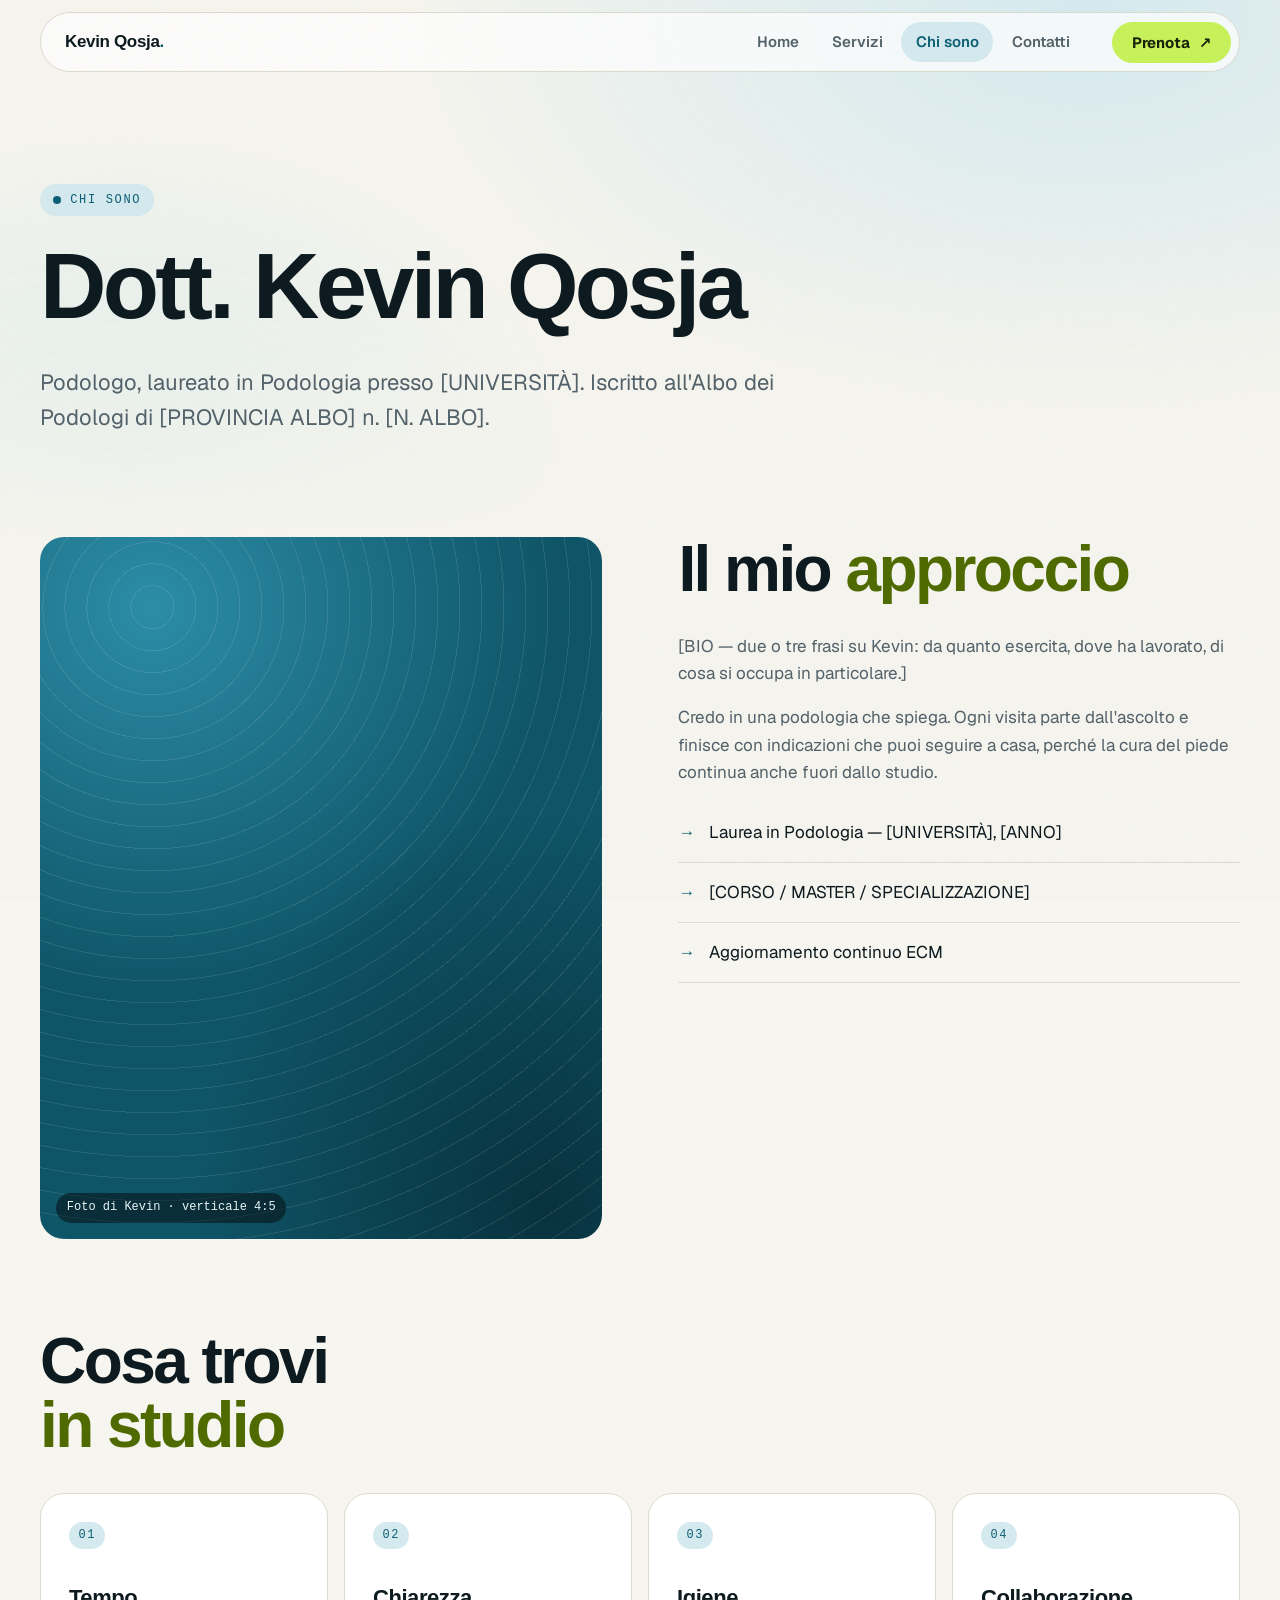
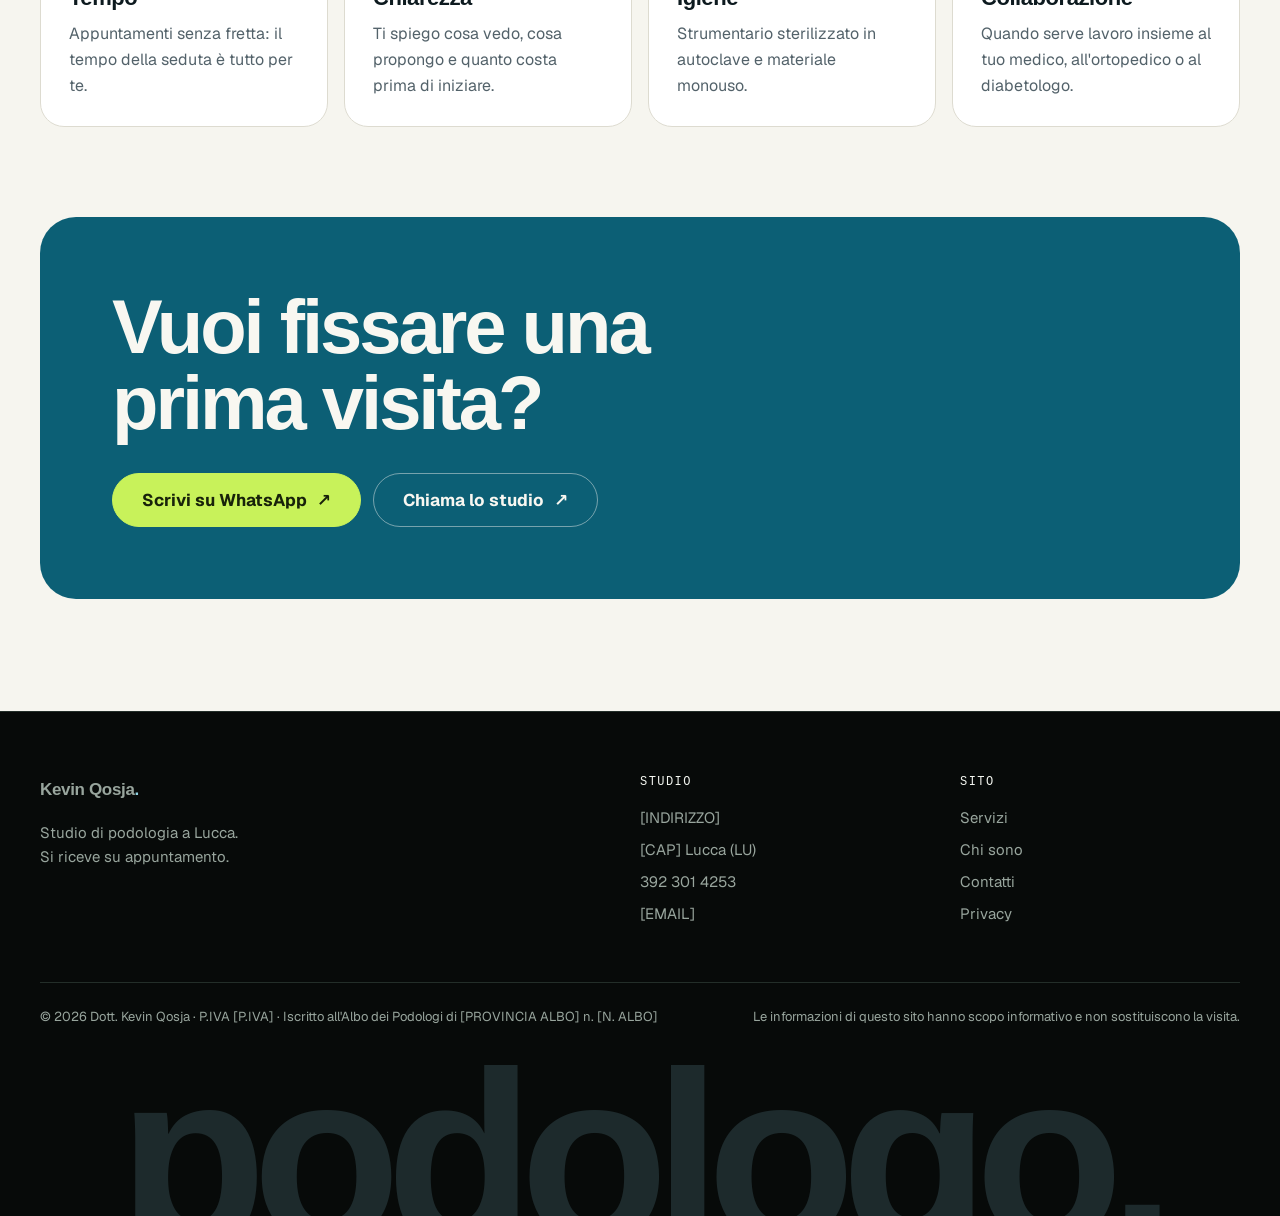
==== chi-sono.html @ 8a1498cc "Sito dello studio di podologia di Kevin Qosja (bozza) Sito statico multi-pagina: home, servizi, chi " ====
<!doctype html>
<html lang="it">
<head>
  <meta charset="utf-8">
  <meta name="viewport" content="width=device-width, initial-scale=1">
  <title>Chi sono — Kevin Qosja, Podologo a Lucca</title>
  <meta name="description" content="Dott. Kevin Qosja, podologo a Lucca: formazione, approccio e metodo di lavoro.">
  <meta name="robots" content="noindex, nofollow">
  <meta name="theme-color" content="#0c5f75">
  <link rel="preload" href="fonts/bricolage-grotesque.woff2" as="font" type="font/woff2" crossorigin>
  <link rel="preload" href="fonts/geist.woff2" as="font" type="font/woff2" crossorigin>
  <meta property="og:type" content="website">
  <meta property="og:locale" content="it_IT">
  <meta property="og:title" content="Chi sono — Kevin Qosja, Podologo a Lucca">
  <meta property="og:description" content="Dott. Kevin Qosja, podologo a Lucca: formazione, approccio e metodo di lavoro.">
  <link rel="icon" href="favicon.svg" type="image/svg+xml">
  <link rel="stylesheet" href="css/style.css">
  <script>document.documentElement.classList.add('js')</script>
</head>
<body>
  <a class="skip" href="#contenuto">Vai al contenuto</a>
  <div class="progress" aria-hidden="true"></div>

  <header class="header">
    <div class="wrap">
      <div class="header__in">
        <a class="logo" href="index.html">Kevin Qosja<span>.</span></a>
        <button class="burger" aria-label="Apri il menu" aria-expanded="false" aria-controls="nav"><span></span></button>
        <nav class="nav" id="nav" aria-label="Principale">
          <ul>
          <li><a href="index.html">Home</a></li>
          <li><a href="servizi.html">Servizi</a></li>
          <li><a href="chi-sono.html" aria-current="page">Chi sono</a></li>
          <li><a href="contatti.html">Contatti</a></li>
          </ul>
          <a class="btn btn--sm" href="https://wa.me/393923014253?text=Buongiorno%2C%20vorrei%20prenotare%20una%20visita%20podologica.">Prenota</a>
        </nav>
      </div>
    </div>
  </header>

  <main id="contenuto">
    <section class="hero hero--page">
      <div class="wrap">
        <p class="eyebrow">Chi sono</p>
        <h1><span class="line"><span>Dott. Kevin Qosja</span></span></h1>
        <p class="lead" data-reveal>Podologo, laureato in Podologia presso [UNIVERSITÀ]. Iscritto all'Albo dei Podologi di [PROVINCIA ALBO] n. [N. ALBO].</p>
      </div>
    </section>

    <section class="wrap split">
      <div class="portrait sticky" data-reveal><span>Foto di Kevin · verticale 4:5</span></div>
      <div data-reveal style="--i:1">
        <h2>Il mio <em>approccio</em></h2>
        <p class="muted">[BIO — due o tre frasi su Kevin: da quanto esercita, dove ha lavorato, di cosa si occupa in particolare.]</p>
        <p class="muted">Credo in una podologia che spiega. Ogni visita parte dall'ascolto e finisce con indicazioni che puoi seguire a casa, perché la cura del piede continua anche fuori dallo studio.</p>
        <ul class="list">
          <li>Laurea in Podologia — [UNIVERSITÀ], [ANNO]</li>
          <li>[CORSO / MASTER / SPECIALIZZAZIONE]</li>
          <li>Aggiornamento continuo ECM</li>
        </ul>
      </div>
    </section>

    <section class="section">
      <div class="wrap">
        <div class="head" data-reveal><h2>Cosa trovi <em>in studio</em></h2></div>
        <ul class="grid">
          <li class="card" id="tempo" data-reveal style="--i:0">
            <span class="card__n">01</span>
            <h3>Tempo</h3>
            <p>Appuntamenti senza fretta: il tempo della seduta è tutto per te.</p>
          </li>
          <li class="card" id="chiarezza" data-reveal style="--i:1">
            <span class="card__n">02</span>
            <h3>Chiarezza</h3>
            <p>Ti spiego cosa vedo, cosa propongo e quanto costa prima di iniziare.</p>
          </li>
          <li class="card" id="igiene" data-reveal style="--i:2">
            <span class="card__n">03</span>
            <h3>Igiene</h3>
            <p>Strumentario sterilizzato in autoclave e materiale monouso.</p>
          </li>
          <li class="card" id="collaborazione" data-reveal style="--i:0">
            <span class="card__n">04</span>
            <h3>Collaborazione</h3>
            <p>Quando serve lavoro insieme al tuo medico, all'ortopedico o al diabetologo.</p>
          </li>
        </ul>
      </div>
    </section>

    <section class="wrap">
      <div class="cta" data-reveal>
        <h2>Vuoi fissare una prima visita?</h2>
        <div class="btn-row">
          <a class="btn" href="https://wa.me/393923014253?text=Buongiorno%2C%20vorrei%20prenotare%20una%20visita%20podologica.">Scrivi su WhatsApp</a>
          <a class="btn btn--ghost" href="tel:+393923014253">Chiama lo studio</a>
        </div>
      </div>
    </section>
  </main>

  <footer class="footer dark">
    <div class="wrap">
      <div class="footer__grid">
        <div>
          <p class="logo">Kevin Qosja<span>.</span></p>
          <p>Studio di podologia a Lucca.<br>Si riceve su appuntamento.</p>
        </div>
        <div>
          <h3>Studio</h3>
          <ul>
            <li>[INDIRIZZO]</li>
            <li>[CAP] Lucca (LU)</li>
            <li><a href="tel:+393923014253">392 301 4253</a></li>
            <li><a href="mailto:[EMAIL]">[EMAIL]</a></li>
          </ul>
        </div>
        <div>
          <h3>Sito</h3>
          <ul>
            <li><a href="servizi.html">Servizi</a></li>
            <li><a href="chi-sono.html">Chi sono</a></li>
            <li><a href="contatti.html">Contatti</a></li>
            <li><a href="privacy.html">Privacy</a></li>
          </ul>
        </div>
      </div>
      <div class="footer__legal">
        <span>© <span data-year>2026</span> Dott. Kevin Qosja · P.IVA [P.IVA] · Iscritto all'Albo dei Podologi di [PROVINCIA ALBO] n. [N. ALBO]</span>
        <span>Le informazioni di questo sito hanno scopo informativo e non sostituiscono la visita.</span>
      </div>
    </div>
    <p class="footer__big" aria-hidden="true">podologo.</p>
  </footer>

  <div class="dock">
    <a class="btn" href="https://wa.me/393923014253?text=Buongiorno%2C%20vorrei%20prenotare%20una%20visita%20podologica.">WhatsApp</a>
    <a class="btn btn--ghost" href="tel:+393923014253">Chiama</a>
  </div>

  <script src="js/main.js" defer></script>
</body>
</html>
---- css/style.css ----
@view-transition { navigation: auto; }

@font-face {
  font-family: "Bricolage Grotesque"; src: url("../fonts/bricolage-grotesque.woff2") format("woff2");
  font-weight: 200 800; font-display: swap;
}
@font-face {
  font-family: "Geist"; src: url("../fonts/geist.woff2") format("woff2");
  font-weight: 100 900; font-display: swap;
}

:root {
  --bg: #f6f5ef;
  --surface: #ffffff;
  --surface-2: #eceae1;
  --line: #dddbd0;
  --text: #0d1a1f;
  --muted: #53626a;
  --accent: #0c5f75;
  --accent-soft: #d5eaef;
  --accent-fg: #0c5f75;
  --accent-2: #38bdd8;
  --accent-ink: #f8f7f1;
  --pop: #c8f25a;
  --pop-fg: #4f6b00;
  --pop-ink: #18220a;
  --on-ink: #f6f5ef;
  --radius: 24px;
  --wrap: 1200px;
  --ease: cubic-bezier(.2, .8, .2, 1);
  --font: "Geist", "Helvetica Neue", Helvetica, "Segoe UI", system-ui, sans-serif;
  --display: "Bricolage Grotesque", "Helvetica Neue", Helvetica, "Segoe UI", system-ui, sans-serif;
  --mono: ui-monospace, "SF Mono", Menlo, Consolas, monospace;
  color-scheme: light;
}

/* Dark bands: same components, inverted tokens */
.dark {
  --bg: #070a09;
  --surface: #101513;
  --surface-2: #161d1a;
  --line: #232e29;
  --text: #f2f5ef;
  --muted: #98a59d;
  --accent: #8fd3e3;
  --accent-soft: #132a31;
  --accent-fg: #8fd3e3;
  --accent-ink: #070a09;
  --pop-fg: #c8f25a;
  background: var(--bg); color: var(--text); color-scheme: dark;
}

*, *::before, *::after { box-sizing: border-box; }

html { scroll-behavior: smooth; -webkit-text-size-adjust: 100%; }

body {
  margin: 0;
  background: var(--bg);
  color: var(--text);
  font-family: var(--font);
  font-size: 1.0625rem;
  line-height: 1.6;
  -webkit-font-smoothing: antialiased;
  overflow-x: clip;
}

/* Film grain */
body::before {
  content: "";
  position: fixed; inset: 0; z-index: 90; pointer-events: none;
  background-image: url("data:image/svg+xml,%3Csvg xmlns='http://www.w3.org/2000/svg' width='200' height='200'%3E%3Cfilter id='n'%3E%3CfeTurbulence type='fractalNoise' baseFrequency='.9' numOctaves='2' stitchTiles='stitch'/%3E%3C/filter%3E%3Crect width='100%25' height='100%25' filter='url(%23n)'/%3E%3C/svg%3E");
  opacity: .05; mix-blend-mode: multiply;
}

img, svg, canvas { max-width: 100%; display: block; }
a { color: inherit; }
p { margin: 0 0 1em; }
ul, ol { margin: 0; padding: 0; list-style: none; }
::selection { background: var(--pop); color: var(--pop-ink); }

h1, h2, h3 {
  margin: 0 0 .5em;
  font-family: var(--display);
  font-weight: 800;
  line-height: 1;
  letter-spacing: -0.04em;
  text-wrap: balance;
}
h1 { font-size: clamp(3rem, 9vw, 7.5rem); }
h2 { font-size: clamp(2.125rem, 5.5vw, 4rem); }
h3 { font-size: 1.375rem; line-height: 1.15; letter-spacing: -0.02em; }

:focus-visible { outline: 3px solid var(--pop-fg); outline-offset: 3px; border-radius: 6px; }

.wrap { width: min(100% - 2.5rem, var(--wrap)); margin-inline: auto; }
.section { padding: clamp(3.5rem, 7vw, 6rem) 0; }
.band { background: var(--accent-soft); }
h2 em { font-style: normal; color: var(--pop-fg); }
.accent { padding: 0 .14em; margin-left: -.06em; border-radius: .14em; background: var(--pop); color: var(--pop-ink); }
.muted { color: var(--muted); }
.lead { font-size: clamp(1.125rem, 2vw, 1.375rem); color: var(--muted); max-width: 36em; }
.note { font-size: .875rem; color: var(--muted); }

.eyebrow {
  display: inline-flex; align-items: center; gap: .75em;
  margin-bottom: 1.5rem;
  font-family: var(--mono); font-size: .75rem; letter-spacing: .14em; text-transform: uppercase;
  color: var(--accent-fg);
  padding: .55em 1.1em; border-radius: 999px; background: var(--accent-soft);
}
.eyebrow::before {
  content: ""; width: .5rem; height: .5rem; border-radius: 50%; background: currentColor;
  box-shadow: 0 0 0 0 currentColor; animation: ping 2.4s ease-out infinite;
}
@keyframes ping { to { box-shadow: 0 0 0 .75rem transparent; } }

.skip {
  position: absolute; left: 1rem; top: -4rem; z-index: 100;
  padding: .75rem 1rem; border-radius: 999px; background: var(--accent); color: var(--accent-ink); font-weight: 700;
}
.skip:focus { top: 1rem; }

/* Scroll progress */
.progress {
  position: fixed; inset: 0 0 auto 0; z-index: 80; height: 3px;
  background: linear-gradient(90deg, var(--accent), var(--pop));
  transform-origin: 0 50%; scale: 0 1;
}
@supports (animation-timeline: scroll()) {
  .progress { animation: grow linear both; animation-timeline: scroll(root); }
}
@keyframes grow { to { scale: 1 1; } }

/* Buttons */
.btn {
  position: relative;
  display: inline-flex; align-items: center; justify-content: center; gap: .6em;
  padding: 1.05em 1.7em;
  border: 1px solid var(--pop); border-radius: 999px;
  background: var(--pop); color: var(--pop-ink);
  font: inherit; font-weight: 700; line-height: 1; text-decoration: none; white-space: nowrap;
  cursor: pointer;
  transition: transform .25s var(--ease), box-shadow .25s var(--ease), border-color .2s, color .2s;
}
.btn::after { content: "↗"; transition: transform .25s var(--ease); }
.btn:hover { transform: translateY(-2px); box-shadow: 0 12px 40px -12px color-mix(in srgb, var(--pop) 75%, transparent); }
.btn:hover::after { transform: translate(2px, -2px); }
.btn--ghost { background: color-mix(in srgb, var(--surface) 60%, transparent); color: var(--text); border-color: var(--line); }
.btn--ghost:hover { border-color: var(--accent-fg); color: var(--accent-fg); box-shadow: none; }
.btn--sm { padding: .8em 1.25em; font-size: .9375rem; }
.btn-row { display: flex; flex-wrap: wrap; gap: .75rem; margin-top: 2.25rem; }

/* Header: floating glass pill */
.header { position: sticky; top: .75rem; z-index: 50; margin-top: .75rem; view-transition-name: site-header; transition: transform .45s var(--ease); }
.header.is-hidden { transform: translateY(-160%); }
.header__in {
  position: relative;
  display: flex; align-items: center; justify-content: space-between; gap: 1.5rem;
  min-height: 3.75rem; padding: .5rem .5rem .5rem 1.5rem;
  border: 1px solid var(--line); border-radius: 999px;
  background: color-mix(in srgb, var(--surface) 72%, transparent);
  backdrop-filter: blur(18px) saturate(1.5); -webkit-backdrop-filter: blur(18px) saturate(1.5);
}
.logo { font-family: var(--display); font-weight: 800; font-size: 1.0625rem; letter-spacing: -0.02em; text-decoration: none; white-space: nowrap; }
.logo span { color: var(--accent-fg); }
.nav { display: flex; align-items: center; gap: 1.75rem; }
.nav ul { display: flex; gap: .25rem; }
.nav a:not(.btn) {
  display: block; padding: .5rem .9rem; border-radius: 999px;
  text-decoration: none; font-weight: 600; font-size: .9375rem; color: var(--muted);
  transition: color .2s, background .2s;
}
.nav a:not(.btn):hover { color: var(--text); }
.nav a[aria-current="page"] { color: var(--accent-fg); background: var(--accent-soft); }
.burger {
  display: none; width: 2.75rem; height: 2.75rem; padding: 0;
  border: 0; border-radius: 50%; background: var(--surface-2); color: var(--text); cursor: pointer;
}
.burger span, .burger span::before, .burger span::after {
  content: ""; display: block; width: 1.125rem; height: 2px; margin-inline: auto; background: currentColor;
  transition: transform .3s var(--ease), background .2s;
}
.burger span { position: relative; }
.burger span::before { position: absolute; top: -6px; }
.burger span::after { position: absolute; top: 6px; }
.burger[aria-expanded="true"] span { background: transparent; }
.burger[aria-expanded="true"] span::before { transform: translateY(6px) rotate(45deg); }
.burger[aria-expanded="true"] span::after { transform: translateY(-6px) rotate(-45deg); }

@media (max-width: 820px) {
  .burger { display: block; }
  .nav {
    display: none; position: absolute; inset: calc(100% + .5rem) 0 auto 0;
    flex-direction: column; align-items: stretch; gap: 1rem;
    padding: 1.25rem; border: 1px solid var(--line); border-radius: var(--radius); background: var(--surface);
  }
  .nav.is-open { display: flex; animation: drop .35s var(--ease); }
  .nav ul { flex-direction: column; }
  .nav a:not(.btn) { font-size: 1.375rem; font-weight: 700; color: var(--text); padding: .625rem .75rem; }
  .nav a[aria-current="page"] { color: var(--accent-fg); }
}
@keyframes drop { from { opacity: 0; transform: translateY(-.5rem); } }

/* Hero */
.hero { position: relative; padding: clamp(3.5rem, 9vw, 7rem) 0 clamp(3rem, 7vw, 5rem); }
.hero::before {
  content: ""; position: absolute; inset: -12rem 0 0; z-index: -1; pointer-events: none;
  -webkit-mask-image: linear-gradient(#000 55%, transparent); mask-image: linear-gradient(#000 55%, transparent);
  background:
    radial-gradient(60rem 36rem at 85% 20%, var(--accent-soft), transparent 70%),
    radial-gradient(40rem 30rem at 10% 90%, color-mix(in srgb, var(--accent-2) 14%, transparent), transparent 70%);
}
.hero__grid { display: grid; grid-template-columns: minmax(0, 1.35fr) minmax(0, .65fr); gap: clamp(2rem, 5vw, 4rem); align-items: center; }
.hero h1 { margin-bottom: .35em; }
.hero--page h1 { font-size: clamp(2.75rem, 7.5vw, 5.75rem); max-width: 14ch; }
.line { display: block; overflow: hidden; padding-bottom: .1em; margin-bottom: -.1em; }
.line > span { display: inline-block; animation: rise 1s var(--ease) both; animation-delay: calc(var(--i, 0) * 110ms); }
@keyframes rise { from { transform: translateY(110%); } }

@media (max-width: 820px) {
  .hero__grid { grid-template-columns: 1fr; }
  .hero .foot { width: min(100%, 260px); margin: 1rem 0 0; }
}

/* Pressure map */
.foot {
  position: relative; width: min(100%, 380px); aspect-ratio: 2 / 3; margin-inline: auto;
  border: 1px solid var(--line); border-radius: var(--radius); overflow: hidden;
  background:
    linear-gradient(var(--line) 1px, transparent 1px) 0 0 / 100% 2.5rem,
    linear-gradient(90deg, var(--line) 1px, transparent 1px) 0 0 / 2.5rem 100%,
    var(--surface);
}
.foot canvas { position: absolute; inset: 0; width: 100%; height: 100%; touch-action: pan-y; }
.foot__tag, .foot__legend {
  position: absolute; z-index: 1; font-family: var(--mono); font-size: .6875rem; letter-spacing: .1em; text-transform: uppercase; color: var(--muted);
}
.foot__tag { top: 1rem; left: 1rem; }
.foot__legend { inset: auto 1rem 1rem; display: flex; align-items: center; gap: .6rem; }
.foot__legend i { flex: 1; height: 4px; border-radius: 2px; background: linear-gradient(90deg, #0f3d36, #14967f, #c8ff4d, #fff); }

/* Facts */
.facts { display: grid; grid-template-columns: repeat(3, 1fr); gap: 1rem; }
.facts li { padding: 1.5rem; border: 1px solid var(--line); border-radius: var(--radius); background: color-mix(in srgb, var(--surface) 70%, transparent); }
.facts strong::before { content: ""; display: inline-block; width: .6rem; height: .6rem; margin-right: .6rem; border-radius: 50%; background: var(--pop); }
.facts strong { display: block; font-size: 1.125rem; letter-spacing: -0.01em; }
.facts span { color: var(--muted); font-size: .9375rem; }
@media (max-width: 700px) { .facts { grid-template-columns: 1fr; } }

/* Marquee */
.marquee { overflow: hidden; padding: 1.5rem 0; margin-top: clamp(3rem, 7vw, 5rem); background: var(--accent); color: var(--accent-ink); }
.marquee__track { display: flex; width: max-content; animation: marquee 45s linear infinite; }
.marquee:hover .marquee__track { animation-play-state: paused; }
.marquee span {
  font-family: var(--display); padding-right: 3rem; font-size: clamp(2rem, 5.5vw, 4.25rem); font-weight: 700; line-height: 1.1; letter-spacing: -0.025em; white-space: nowrap;
}
.marquee span:nth-child(even) { color: color-mix(in srgb, var(--accent-ink) 45%, var(--accent)); }
.marquee span::after { content: "✦"; padding-left: 3rem; color: var(--pop); -webkit-text-stroke: 0; font-family: var(--font); font-size: .6em; vertical-align: .15em; }
@keyframes marquee { to { transform: translateX(-50%); } }

/* Section heading */
.head { display: flex; flex-wrap: wrap; align-items: end; justify-content: space-between; gap: 1.5rem; margin-bottom: 2.25rem; }
.head h2 { margin: 0; max-width: 13ch; }

/* Cards with pointer spotlight */
.grid { display: grid; gap: 1rem; grid-template-columns: repeat(auto-fill, minmax(270px, 1fr)); }
.bento { display: grid; gap: 1rem; grid-template-columns: repeat(6, 1fr); }
.bento > * { grid-column: span 2; }
.bento > :nth-child(-n+2) { grid-column: span 3; min-height: 17rem; }
.bento > :nth-child(-n+2) h3 { font-size: clamp(1.5rem, 3vw, 2.25rem); letter-spacing: -0.03em; }
@media (max-width: 820px) { .bento > *, .bento > :nth-child(-n+2) { grid-column: span 6; min-height: 0; } }

.card {
  position: relative; overflow: hidden;
  display: flex; flex-direction: column;
  padding: 1.75rem; border: 1px solid var(--line); border-radius: var(--radius); background: var(--surface);
  text-decoration: none; scroll-margin-top: 6rem;
  transition: border-color .3s, transform .4s var(--ease);
}
.card::before {
  content: ""; position: absolute; inset: 0; pointer-events: none; opacity: 0; transition: opacity .35s;
  background: radial-gradient(26rem circle at var(--mx, 50%) var(--my, 0%), color-mix(in srgb, var(--accent-soft) 80%, transparent), transparent 60%);
}
.card:hover { border-color: color-mix(in srgb, var(--accent-fg) 55%, var(--line)); transform: translateY(-4px); box-shadow: 0 24px 48px -28px rgb(13 26 21 / .35); }
.card:hover::before { opacity: 1; }
.card[hidden] { display: none; }
.card:target { border-color: var(--accent-fg); box-shadow: 0 0 0 4px color-mix(in srgb, var(--accent-fg) 20%, transparent); }
.card > * { position: relative; }
.card__n { align-self: flex-start; padding: .35em .8em; border-radius: 999px; background: var(--accent-soft); font-family: var(--mono); font-size: .75rem; letter-spacing: .12em; color: var(--accent-fg); margin-bottom: 2.25rem; }
.card h3 { margin-top: auto; }
.info .card h3 { margin-top: 0; }
/* Featured tile: the first service carries the accent */
.bento > :first-child { background: var(--accent); border-color: var(--accent); color: var(--accent-ink); }
.bento > :first-child p { color: color-mix(in srgb, var(--accent-ink) 82%, transparent); }
.bento > :first-child .card__n { background: color-mix(in srgb, var(--accent-ink) 16%, transparent); color: var(--accent-ink); }
.bento > :first-child::before { display: none; }
.card p { color: var(--muted); font-size: 1rem; margin: 0; }
.card--accent { background: var(--accent-soft); color: var(--text); border-color: var(--accent-soft); justify-content: space-between; }
.card--accent h3 { font-size: 1.75rem; letter-spacing: -0.03em; }
.card--accent .card__n, .card--accent p { color: inherit; }
.card--accent .card__n { background: var(--surface); }
.card--accent::before { display: none; }

/* Finder */
.finder { display: grid; grid-template-columns: minmax(0, .8fr) minmax(0, 1.2fr); gap: clamp(2rem, 6vw, 5rem); align-items: center; }
@media (max-width: 820px) { .finder { grid-template-columns: 1fr; } .finder .foot { width: min(100%, 300px); } }
.chips { display: flex; flex-wrap: wrap; gap: .5rem; margin: 2rem 0 1.5rem; }
.chip {
  padding: .75em 1.2em; border: 1px solid var(--line); border-radius: 999px; background: none; color: var(--text);
  font: inherit; font-weight: 600; cursor: pointer; transition: background .2s, color .2s, border-color .2s, transform .25s var(--ease);
}
.chip:hover { border-color: var(--accent-fg); transform: translateY(-2px); }
.chip[aria-pressed="true"] { background: var(--pop); border-color: var(--pop); color: var(--pop-ink); }
[data-finder] .foot canvas { cursor: pointer; }
.finder__out { min-height: 13rem; padding: 1.5rem; border: 1px solid var(--line); border-radius: var(--radius); background: var(--surface); }
.finder__out [hidden] { display: none; }
.finder__out > div { animation: drop .4s var(--ease); }
.finder__out h3 { font-family: var(--mono); font-size: .75rem; font-weight: 400; letter-spacing: .12em; text-transform: uppercase; color: var(--accent-fg); margin-bottom: 1rem; }
.finder__out li a { display: flex; justify-content: space-between; padding: .7rem 0; border-bottom: 1px solid var(--line); text-decoration: none; font-weight: 600; }
.finder__out li a::after { content: "→"; color: var(--accent-fg); transition: transform .25s var(--ease); }
.finder__out li a:hover::after { transform: translateX(4px); }
.finder__out .btn-row { margin-top: 1.25rem; }

/* Checklist */
.checks { display: grid; gap: .75rem; grid-template-columns: repeat(auto-fit, minmax(270px, 1fr)); }
.checks li { display: flex; gap: .875rem; align-items: start; padding: 1.1rem 1.25rem; border: 1px solid var(--line); border-radius: 16px; background: var(--surface); font-weight: 500; line-height: 1.4; }
.checks li::before {
  content: "✓"; flex: none; display: grid; place-items: center; width: 1.6rem; height: 1.6rem; border-radius: 50%;
  background: var(--pop); color: var(--pop-ink); font-size: .8rem; font-weight: 700;
}

/* Studio gallery */
.gallery { display: grid; gap: 1rem; grid-template-columns: 2fr 1fr 1fr; grid-template-rows: 13rem 13rem; }
.gallery .portrait { aspect-ratio: auto; }
.gallery > :first-child { grid-row: span 2; }
.gallery > :last-child { grid-column: span 2; }
@media (max-width: 700px) {
  .gallery { grid-template-columns: 1fr 1fr; grid-template-rows: 12rem 9rem 9rem; }
  .gallery > :first-child { grid-row: auto; grid-column: span 2; }
}
.pills { display: flex; flex-wrap: wrap; gap: .5rem; margin-top: 1.5rem; }
.pills li { padding: .5em 1em; border: 1px solid var(--line); border-radius: 999px; background: var(--surface); font-size: .9375rem; font-weight: 500; }

/* Steps */
.steps { display: grid; gap: 1rem; grid-template-columns: repeat(auto-fit, minmax(250px, 1fr)); counter-reset: step; }
.steps li { counter-increment: step; padding: 1.75rem; border: 1px solid var(--line); border-radius: var(--radius); }
.steps li::before {
  content: "0" counter(step); display: block; margin-bottom: 2rem; font-family: var(--display);
  font-size: clamp(4rem, 8vw, 6rem); font-weight: 800; line-height: .9; letter-spacing: -0.05em;
  color: var(--accent-fg);
}
.steps p { color: var(--muted); margin: 0; }

/* Split */
.split { display: grid; gap: clamp(2rem, 6vw, 5rem); grid-template-columns: 1fr 1fr; align-items: start; }
@media (max-width: 820px) { .split { grid-template-columns: 1fr; } }
@media (min-width: 821px) { .split > .sticky { position: sticky; top: 7rem; } }
/* Photo slots: a finished-looking tile until the real picture arrives */
.portrait {
  position: relative; overflow: hidden; aspect-ratio: 4 / 5; display: flex; align-items: end; padding: 1rem;
  border-radius: var(--radius); color: #e8f4f7; font-family: var(--mono); font-size: .75rem;
  background:
    radial-gradient(120% 90% at var(--cx, 20%) var(--cy, 10%), #2c8ea8, transparent 60%),
    radial-gradient(90% 80% at 90% 95%, #08323d, transparent 70%),
    #0f5568;
}
.portrait::before {
  content: ""; position: absolute; inset: 0;
  background: repeating-radial-gradient(circle at var(--cx, 20%) var(--cy, 10%), transparent 0 21px, rgb(255 255 255 / .1) 21px 22px);
}
.portrait > span { position: relative; padding: .45em .9em; border-radius: 999px; background: rgb(7 9 10 / .5); }
.portrait > img { position: absolute; inset: 0; width: 100%; height: 100%; object-fit: cover; }
.gallery > :nth-child(2) { --cx: 80%; --cy: 20%; }
.gallery > :nth-child(3) { --cx: 30%; --cy: 90%; }
.gallery > :nth-child(4) { --cx: 60%; --cy: -10%; }
.list li { display: flex; gap: .875rem; padding: 1rem 0; border-bottom: 1px solid var(--line); }
.list li::before { content: "→"; color: var(--accent-fg); font-weight: 700; }

/* FAQ */
.faq details { border-bottom: 1px solid var(--line); }
.faq summary {
  display: flex; justify-content: space-between; align-items: center; gap: 1rem; padding: 1.5rem 0;
  font-size: 1.25rem; font-weight: 700; letter-spacing: -0.02em; cursor: pointer; list-style: none;
}
.faq summary::-webkit-details-marker { display: none; }
.faq summary::after {
  content: "+"; flex: none; display: grid; place-items: center; width: 2.25rem; height: 2.25rem;
  border: 1px solid var(--line); border-radius: 50%; color: var(--accent-fg); font-weight: 400; transition: transform .3s var(--ease), background .2s;
}
.faq details[open] summary::after { transform: rotate(45deg); background: var(--pop); color: var(--pop-ink); border-color: var(--pop); }
.faq details p { color: var(--muted); max-width: 46em; padding-bottom: 1.5rem; margin: 0; }
.faq details::details-content { block-size: 0; overflow: clip; transition: block-size .4s var(--ease), content-visibility .4s allow-discrete; }
.faq details[open]::details-content { block-size: auto; }
:root { interpolate-size: allow-keywords; }

/* Contact */
.info { display: grid; gap: 1rem; grid-template-columns: repeat(auto-fit, minmax(250px, 1fr)); }
.info .card h3 { font-family: var(--mono); font-size: .75rem; font-weight: 400; letter-spacing: .12em; text-transform: uppercase; color: var(--accent-fg); margin-bottom: auto; padding-bottom: 2.5rem; }
.info .card p, .info .card p a { color: var(--text); font-size: 1.25rem; font-weight: 700; letter-spacing: -0.02em; margin: 0; }
.hours { width: 100%; border-collapse: collapse; }
.hours th, .hours td { padding: 1rem 0; border-bottom: 1px solid var(--line); text-align: left; font-weight: 600; }
.hours td { text-align: right; color: var(--muted); font-family: var(--mono); font-size: .9375rem; font-weight: 400; }
.hours tr.is-today th, .hours tr.is-today td { color: var(--pop-fg); }
.hours tr.is-today th::after { content: " · oggi"; font-family: var(--mono); font-size: .75rem; font-weight: 400; }

/* CTA */
.cta {
  position: relative; overflow: hidden;
  display: flex; flex-wrap: wrap; align-items: end; justify-content: space-between; gap: 2rem;
  padding: clamp(1.25rem, 6vw, 4.5rem); border-radius: calc(var(--radius) * 1.5);
  background: var(--accent); color: var(--accent-ink);
}
.cta h2 { margin: 0; max-width: 13ch; font-size: clamp(2.25rem, 6vw, 4.75rem); }
.cta .btn { box-shadow: none; }
.cta .btn--ghost { background: transparent; color: var(--accent-ink); border-color: color-mix(in srgb, var(--accent-ink) 45%, transparent); }
.cta .btn--ghost:hover { color: var(--accent-ink); border-color: var(--accent-ink); }
.cta .btn-row { margin: 0; }
@media (max-width: 520px) {
  .cta .btn-row { width: 100%; }
  .cta .btn { flex: 1 1 100%; padding-inline: 1em; }
}

/* Footer */
.footer { margin-top: clamp(4rem, 9vw, 7rem); padding: 4rem 0 0; border-top: 1px solid var(--line); font-size: .9375rem; color: var(--muted); overflow: hidden; }
.footer__grid { display: grid; gap: 2.5rem; grid-template-columns: 2fr 1fr 1fr; }
@media (max-width: 700px) { .footer__grid { grid-template-columns: 1fr; } }
.footer h3 { font-family: var(--mono); font-size: .75rem; font-weight: 400; letter-spacing: .12em; text-transform: uppercase; color: var(--text); margin-bottom: 1rem; }
.footer li { margin-bottom: .5rem; }
.footer a { text-decoration: none; transition: color .2s; }
.footer a:hover { color: var(--accent-fg); }
.footer__legal { margin-top: 3rem; padding-top: 1.5rem; border-top: 1px solid var(--line); font-size: .8125rem; display: flex; flex-wrap: wrap; justify-content: space-between; gap: 1rem; }
.footer__big {
  font-family: var(--display); margin: 2rem 0 -.16em; font-size: clamp(4rem, 19vw, 17rem); font-weight: 800; line-height: .8; letter-spacing: -0.06em; white-space: nowrap; text-align: center;
  color: color-mix(in srgb, var(--accent-fg) 16%, var(--bg)); user-select: none;
}

/* Mobile dock */
.dock { display: none; }
@media (max-width: 820px) {
  body { padding-bottom: 5.5rem; }
  .dock {
    position: fixed; inset: auto .75rem .75rem; z-index: 40; display: flex; gap: .5rem; padding: .4rem;
    border: 1px solid var(--line); border-radius: 999px;
    background: color-mix(in srgb, var(--surface) 75%, transparent);
    backdrop-filter: blur(18px) saturate(1.5); -webkit-backdrop-filter: blur(18px) saturate(1.5);
  }
  .dock .btn { flex: 1; padding: .95em 1em; }
}

.prose { max-width: 46em; }
.prose h2 { font-size: 1.75rem; margin-top: 2.5rem; letter-spacing: -0.03em; }
.prose p { color: var(--muted); }

/* Scroll reveal (only when JS is running) */
.js [data-reveal] {
  opacity: 0; translate: 0 2rem;
  transition: opacity .8s var(--ease), translate .8s var(--ease);
  transition-delay: calc(var(--i, 0) * 70ms);
}
.js [data-reveal].in { opacity: 1; translate: none; }

/* Page transitions */
::view-transition-group(*) { animation-duration: .45s; animation-timing-function: var(--ease); }
.filtering::view-transition-old(root), .filtering::view-transition-new(root) { animation: none; }
::view-transition-old(root) { animation: vt-out .25s ease both; }
::view-transition-new(root) { animation: vt-in .45s var(--ease) both; }
@keyframes vt-out { to { opacity: 0; transform: translateY(-1rem); } }
@keyframes vt-in { from { opacity: 0; transform: translateY(1.5rem); } }

@media (prefers-reduced-motion: reduce) {
  html { scroll-behavior: auto; }
  *, *::before, *::after { animation: none !important; transition: none !important; }
  .js [data-reveal] { opacity: 1; translate: none; }
  .progress { display: none; }
  ::view-transition-old(root), ::view-transition-new(root) { animation: none; }
}
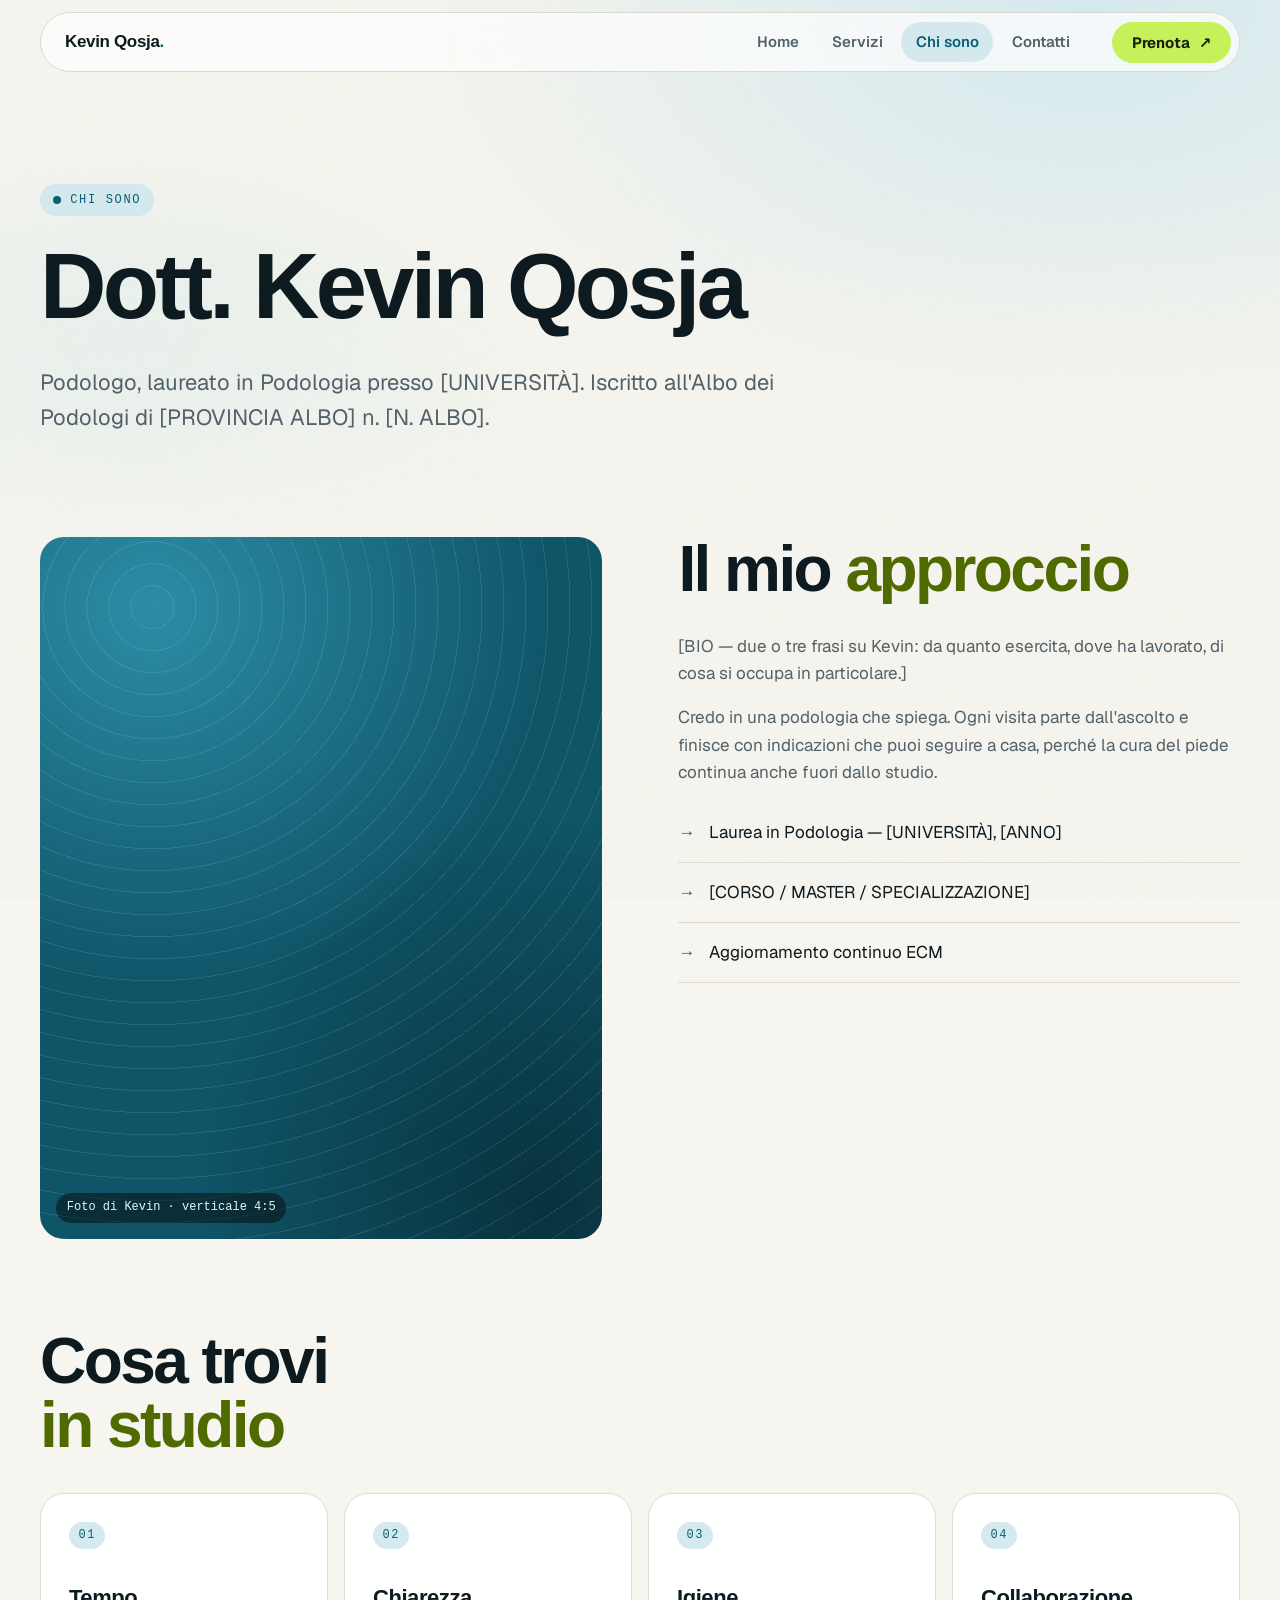
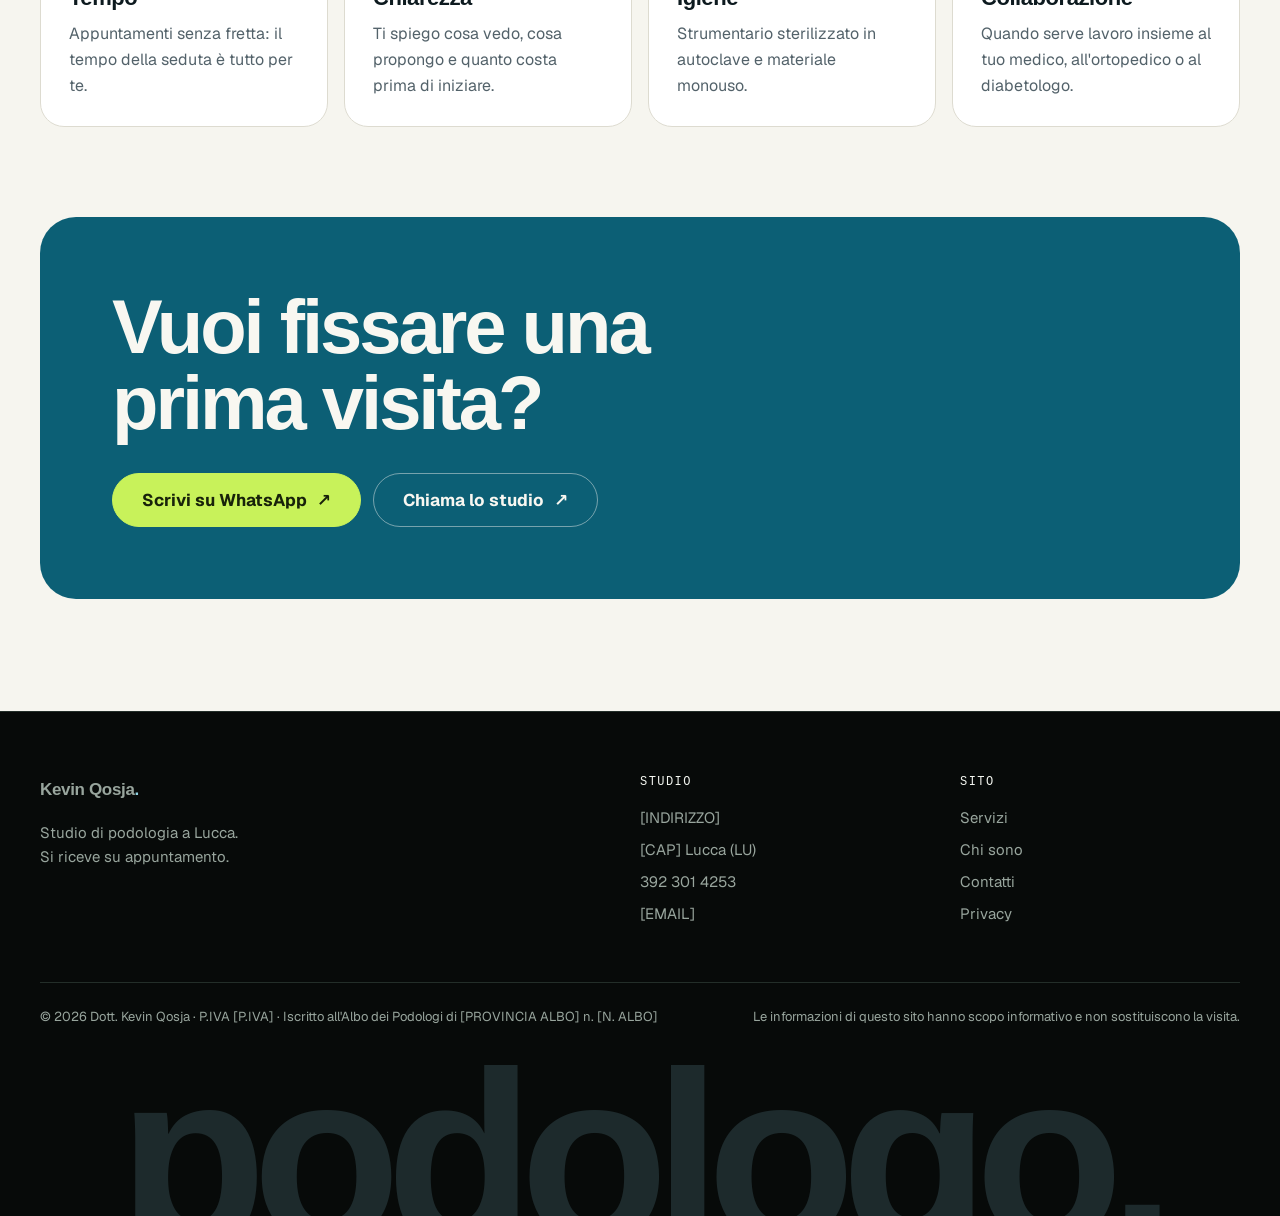
==== commit 8e3f015e: "Layout per telefono: file scorrevoli, sezioni compatte, effetti più leggeri Co-Authored-By: Claude O" ====
--- a/chi-sono.html
+++ b/chi-sono.html
@@ -65,7 +65,7 @@
     <section class="section">
       <div class="wrap">
         <div class="head" data-reveal><h2>Cosa trovi <em>in studio</em></h2></div>
-        <ul class="grid">
+        <ul class="grid rail">
           <li class="card" id="tempo" data-reveal style="--i:0">
             <span class="card__n">01</span>
             <h3>Tempo</h3>
--- a/css/style.css
+++ b/css/style.css
@@ -468,6 +468,80 @@
 @keyframes vt-out { to { opacity: 0; transform: translateY(-1rem); } }
 @keyframes vt-in { from { opacity: 0; transform: translateY(1.5rem); } }
 
+/* Phone layout: shorter page, swipeable rows instead of stacked cards, lighter effects */
+@media (max-width: 700px) {
+  body { font-size: 1rem; }
+  body::before { display: none; }
+  h2 { font-size: 1.875rem; }
+  .section { padding: 2.75rem 0; }
+  .head { margin-bottom: 1.25rem; gap: .75rem; }
+  .head .lead, .lead { font-size: 1.0625rem; }
+  .eyebrow { margin-bottom: 1rem; }
+
+  .hero { padding: 2rem 0 1.75rem; }
+  .hero h1 { font-size: 2.875rem; }
+  .hero--page h1 { font-size: 2.5rem; }
+  .hero .foot { display: none; }
+  .btn-row { margin-top: 1.5rem; }
+  .hero .btn-row .btn { flex: 1 1 100%; }
+
+  .facts { gap: 0; border: 1px solid var(--line); border-radius: var(--radius); background: var(--surface); }
+  .facts li { padding: .9rem 1.1rem; border: 0; border-radius: 0; background: none; }
+  .facts li + li { border-top: 1px solid var(--line); }
+  .facts strong { font-size: 1rem; }
+
+  .marquee { padding: .8rem 0; margin-top: 2rem; }
+  .marquee span { font-size: 1.5rem; padding-right: 1.5rem; }
+  .marquee span::after { padding-left: 1.5rem; }
+
+  .rail, .bento, .steps {
+    display: flex; gap: .75rem; overflow-x: auto; scroll-snap-type: x mandatory;
+    margin-inline: -1.25rem; padding: .25rem 1.25rem 1rem; scroll-padding-inline: 1.25rem; scrollbar-width: none;
+  }
+  .rail::-webkit-scrollbar, .bento::-webkit-scrollbar, .steps::-webkit-scrollbar { display: none; }
+  .rail > *, .bento > *, .steps > * { flex: 0 0 78%; scroll-snap-align: start; }
+  .card { padding: 1.25rem; }
+  .card:hover { transform: none; }
+  .card__n { margin-bottom: 1.25rem; }
+  .bento > :nth-child(-n+2) h3 { font-size: 1.375rem; }
+  .steps li { padding: 1.25rem; }
+  .steps li::before { font-size: 3rem; margin-bottom: 1rem; }
+  .grid { gap: .75rem; }
+
+  .checks { gap: 0; }
+  .checks li { padding: .75rem 0; border: 0; border-radius: 0; background: none; font-size: .9375rem; }
+  .checks li + li { border-top: 1px solid color-mix(in srgb, var(--accent) 18%, transparent); }
+
+  .chips[data-filter] { flex-wrap: nowrap; overflow-x: auto; margin-inline: -1.25rem; padding-inline: 1.25rem; scrollbar-width: none; }
+  .chips[data-filter]::-webkit-scrollbar { display: none; }
+  .chips[data-filter] .chip { flex: none; }
+
+  .finder { grid-template-columns: 8.75rem minmax(0, 1fr); gap: .75rem 1rem; align-items: start; }
+  .finder > div:last-child { display: contents; }
+  .finder > div:last-child > :is(.eyebrow, h2, .lead, .finder__out, .note) { grid-column: 1 / -1; margin-block: 0; }
+  .finder > div:last-child > .eyebrow { grid-row: 1; justify-self: start; }
+  .finder > div:last-child > h2 { grid-row: 2; }
+  .finder > div:last-child > .lead { grid-row: 3; margin-bottom: .5rem; }
+  .finder > div:first-child { grid-row: 4; grid-column: 1; }
+  .finder > div:last-child > .chips { grid-row: 4; grid-column: 2; flex-direction: column; margin: 0; }
+  .finder > div:last-child > .finder__out { grid-row: 5; min-height: 0; padding: 1.1rem; margin-top: .5rem; }
+  .finder > div:last-child > .note { grid-row: 6; }
+  .finder .foot { width: 100%; }
+  .finder .foot__legend { display: none; }
+  .finder .foot__tag { top: .6rem; left: .6rem; font-size: .5625rem; }
+  .finder .chip { width: 100%; padding: .6em 1em; text-align: left; }
+
+  .gallery { grid-template-rows: 9.5rem 7rem 7rem; gap: .75rem; }
+  .hours th, .hours td { padding: .7rem 0; }
+  .cta h2 { font-size: 2rem; }
+  .footer { padding-top: 2.5rem; margin-top: 3rem; }
+
+  .dock { transform: translateY(160%); transition: transform .4s var(--ease); }
+  .dock.is-visible { transform: none; }
+
+  .js [data-reveal] { translate: 0 .75rem; transition-duration: .4s; transition-delay: 0s; }
+}
+
 @media (prefers-reduced-motion: reduce) {
   html { scroll-behavior: auto; }
   *, *::before, *::after { animation: none !important; transition: none !important; }
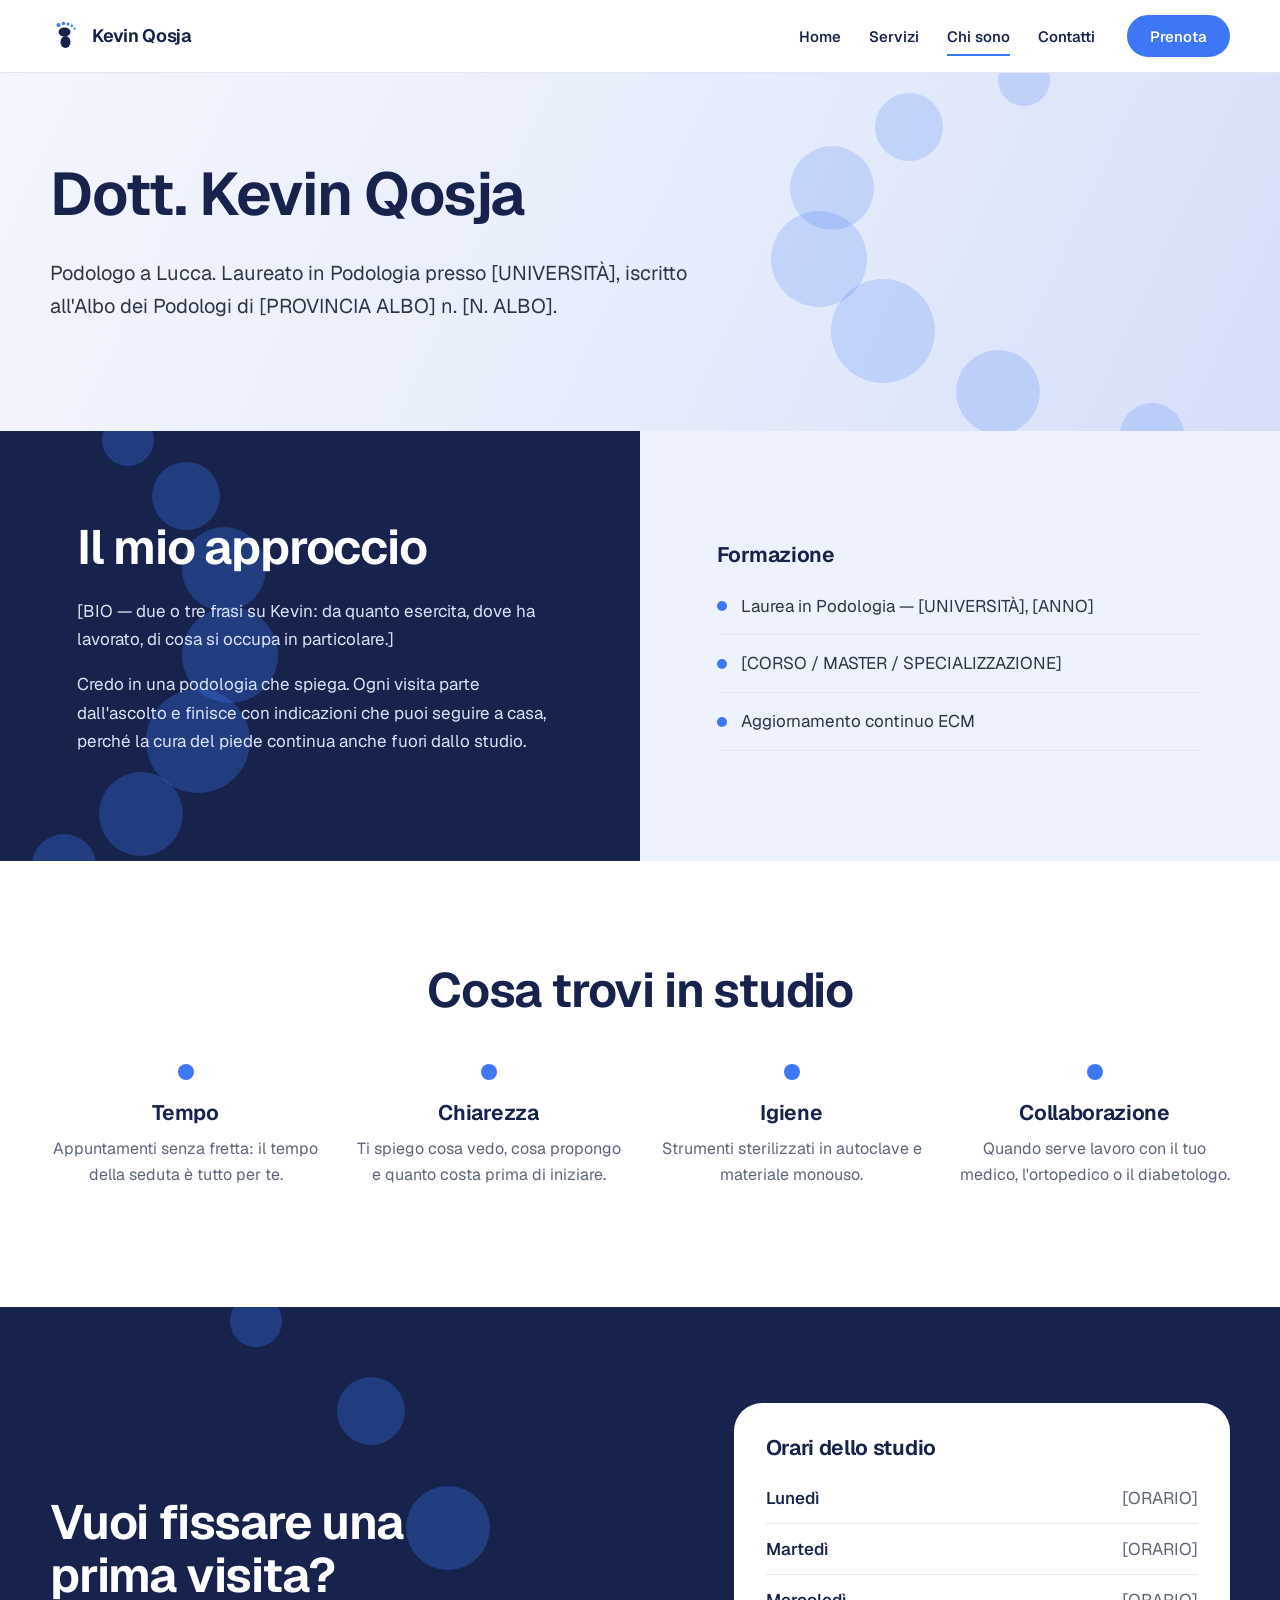
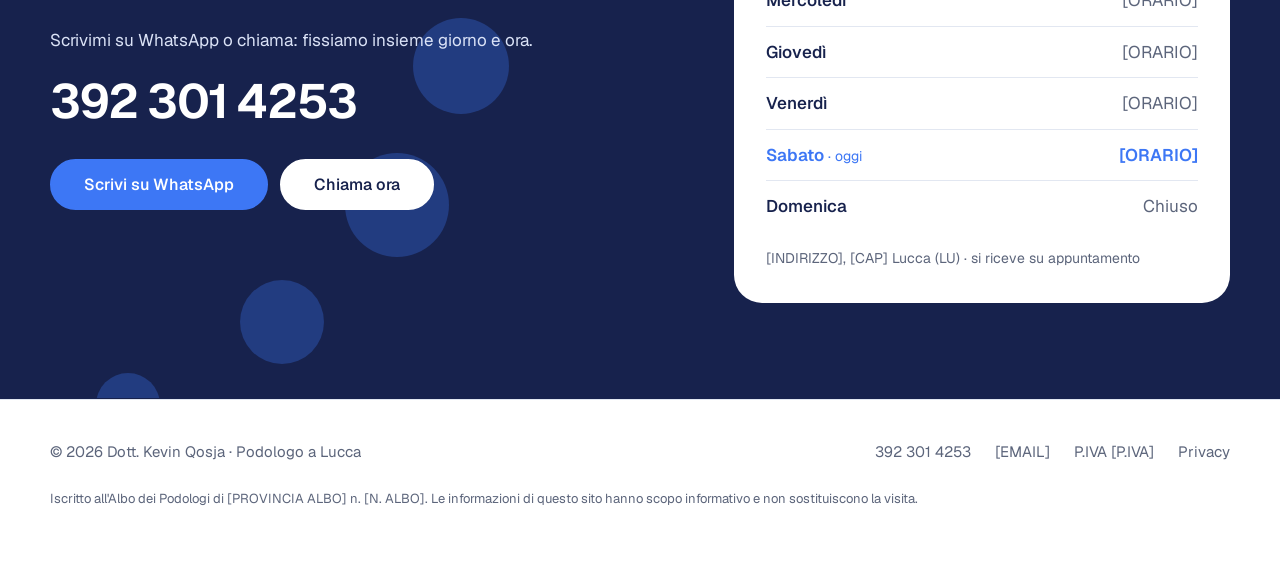
==== commit aa501efe: "Nuovo design chiaro bianco e blu, più semplice Hero con titolo, pannello blu scuro di presentazione," ====
--- a/chi-sono.html
+++ b/chi-sono.html
@@ -2,137 +2,125 @@
 <html lang="it">
 <head>
   <meta charset="utf-8">
-  <meta name="viewport" content="width=device-width, initial-scale=1">
+  <meta name="viewport" content="width=device-width, initial-scale=1, viewport-fit=cover">
   <title>Chi sono — Kevin Qosja, Podologo a Lucca</title>
   <meta name="description" content="Dott. Kevin Qosja, podologo a Lucca: formazione, approccio e metodo di lavoro.">
   <meta name="robots" content="noindex, nofollow">
-  <meta name="theme-color" content="#0c5f75">
-  <link rel="preload" href="fonts/bricolage-grotesque.woff2" as="font" type="font/woff2" crossorigin>
-  <link rel="preload" href="fonts/geist.woff2" as="font" type="font/woff2" crossorigin>
+  <meta name="theme-color" content="#17224d">
   <meta property="og:type" content="website">
   <meta property="og:locale" content="it_IT">
   <meta property="og:title" content="Chi sono — Kevin Qosja, Podologo a Lucca">
   <meta property="og:description" content="Dott. Kevin Qosja, podologo a Lucca: formazione, approccio e metodo di lavoro.">
   <link rel="icon" href="favicon.svg" type="image/svg+xml">
+  <link rel="preload" href="fonts/geist.woff2" as="font" type="font/woff2" crossorigin>
   <link rel="stylesheet" href="css/style.css">
   <script>document.documentElement.classList.add('js')</script>
 </head>
 <body>
   <a class="skip" href="#contenuto">Vai al contenuto</a>
-  <div class="progress" aria-hidden="true"></div>
 
   <header class="header">
-    <div class="wrap">
-      <div class="header__in">
-        <a class="logo" href="index.html">Kevin Qosja<span>.</span></a>
-        <button class="burger" aria-label="Apri il menu" aria-expanded="false" aria-controls="nav"><span></span></button>
-        <nav class="nav" id="nav" aria-label="Principale">
-          <ul>
-          <li><a href="index.html">Home</a></li>
-          <li><a href="servizi.html">Servizi</a></li>
-          <li><a href="chi-sono.html" aria-current="page">Chi sono</a></li>
-          <li><a href="contatti.html">Contatti</a></li>
-          </ul>
-          <a class="btn btn--sm" href="https://wa.me/393923014253?text=Buongiorno%2C%20vorrei%20prenotare%20una%20visita%20podologica.">Prenota</a>
-        </nav>
-      </div>
+    <div class="wrap header__in">
+      <a class="logo" href="index.html"><svg viewBox="0 0 32 32" aria-hidden="true"><ellipse cx="15.5" cy="22" rx="5" ry="6" fill="#17224d"/><ellipse cx="14.5" cy="12" rx="6" ry="4.6" fill="#17224d"/><circle cx="8.5" cy="5" r="2" fill="#3d77f5"/><circle cx="13.5" cy="3.4" r="1.7" fill="#3d77f5"/><circle cx="18" cy="4" r="1.5" fill="#3d77f5"/><circle cx="21.8" cy="5.8" r="1.3" fill="#3d77f5"/><circle cx="24.6" cy="8.6" r="1.1" fill="#3d77f5"/></svg>Kevin Qosja</a>
+      <button class="burger" aria-label="Apri il menu" aria-expanded="false" aria-controls="nav"><span></span></button>
+      <nav class="nav" id="nav" aria-label="Principale">
+        <ul>
+            <li><a href="index.html">Home</a></li>
+            <li><a href="servizi.html">Servizi</a></li>
+            <li><a href="chi-sono.html" aria-current="page">Chi sono</a></li>
+            <li><a href="contatti.html">Contatti</a></li>
+        </ul>
+        <a class="btn btn--sm" href="https://wa.me/393923014253?text=Buongiorno%2C%20vorrei%20prenotare%20una%20visita%20podologica.">Prenota</a>
+      </nav>
     </div>
   </header>
 
   <main id="contenuto">
     <section class="hero hero--page">
+      <div class="dots" aria-hidden="true"><i></i><i></i><i></i><i></i><i></i><i></i><i></i></div>
       <div class="wrap">
-        <p class="eyebrow">Chi sono</p>
-        <h1><span class="line"><span>Dott. Kevin Qosja</span></span></h1>
-        <p class="lead" data-reveal>Podologo, laureato in Podologia presso [UNIVERSITÀ]. Iscritto all'Albo dei Podologi di [PROVINCIA ALBO] n. [N. ALBO].</p>
+        <h1>Dott. Kevin Qosja</h1>
+        <p class="lead">Podologo a Lucca. Laureato in Podologia presso [UNIVERSITÀ], iscritto all'Albo dei Podologi di [PROVINCIA ALBO] n. [N. ALBO].</p>
       </div>
     </section>
 
-    <section class="wrap split">
-      <div class="portrait sticky" data-reveal><span>Foto di Kevin · verticale 4:5</span></div>
-      <div data-reveal style="--i:1">
-        <h2>Il mio <em>approccio</em></h2>
-        <p class="muted">[BIO — due o tre frasi su Kevin: da quanto esercita, dove ha lavorato, di cosa si occupa in particolare.]</p>
-        <p class="muted">Credo in una podologia che spiega. Ogni visita parte dall'ascolto e finisce con indicazioni che puoi seguire a casa, perché la cura del piede continua anche fuori dallo studio.</p>
-        <ul class="list">
-          <li>Laurea in Podologia — [UNIVERSITÀ], [ANNO]</li>
-          <li>[CORSO / MASTER / SPECIALIZZAZIONE]</li>
-          <li>Aggiornamento continuo ECM</li>
-        </ul>
+    <section class="split">
+      <div class="panel panel--navy">
+        <div class="dots dots--left" aria-hidden="true"><i></i><i></i><i></i><i></i><i></i><i></i><i></i></div>
+        <div data-reveal>
+          <h2>Il mio approccio</h2>
+          <p>[BIO — due o tre frasi su Kevin: da quanto esercita, dove ha lavorato, di cosa si occupa in particolare.]</p>
+          <p>Credo in una podologia che spiega. Ogni visita parte dall'ascolto e finisce con indicazioni che puoi seguire a casa, perché la cura del piede continua anche fuori dallo studio.</p>
+        </div>
+      </div>
+      <div class="panel panel--mist" style="align-items:stretch">
+        <div data-reveal>
+          <h3>Formazione</h3>
+          <ul class="list">
+            <li>Laurea in Podologia — [UNIVERSITÀ], [ANNO]</li>
+            <li>[CORSO / MASTER / SPECIALIZZAZIONE]</li>
+            <li>Aggiornamento continuo ECM</li>
+          </ul>
+        </div>
       </div>
     </section>
 
     <section class="section">
-      <div class="wrap">
-        <div class="head" data-reveal><h2>Cosa trovi <em>in studio</em></h2></div>
-        <ul class="grid rail">
-          <li class="card" id="tempo" data-reveal style="--i:0">
-            <span class="card__n">01</span>
-            <h3>Tempo</h3>
-            <p>Appuntamenti senza fretta: il tempo della seduta è tutto per te.</p>
-          </li>
-          <li class="card" id="chiarezza" data-reveal style="--i:1">
-            <span class="card__n">02</span>
-            <h3>Chiarezza</h3>
-            <p>Ti spiego cosa vedo, cosa propongo e quanto costa prima di iniziare.</p>
-          </li>
-          <li class="card" id="igiene" data-reveal style="--i:2">
-            <span class="card__n">03</span>
-            <h3>Igiene</h3>
-            <p>Strumentario sterilizzato in autoclave e materiale monouso.</p>
-          </li>
-          <li class="card" id="collaborazione" data-reveal style="--i:0">
-            <span class="card__n">04</span>
-            <h3>Collaborazione</h3>
-            <p>Quando serve lavoro insieme al tuo medico, all'ortopedico o al diabetologo.</p>
-          </li>
-        </ul>
+      <div class="wrap center">
+        <h2 data-reveal>Cosa trovi in studio</h2>
+        <ol class="steps steps--plain">
+          <li data-reveal><h3>Tempo</h3><p>Appuntamenti senza fretta: il tempo della seduta è tutto per te.</p></li>
+          <li data-reveal><h3>Chiarezza</h3><p>Ti spiego cosa vedo, cosa propongo e quanto costa prima di iniziare.</p></li>
+          <li data-reveal><h3>Igiene</h3><p>Strumenti sterilizzati in autoclave e materiale monouso.</p></li>
+          <li data-reveal><h3>Collaborazione</h3><p>Quando serve lavoro con il tuo medico, l'ortopedico o il diabetologo.</p></li>
+        </ol>
       </div>
     </section>
 
-    <section class="wrap">
-      <div class="cta" data-reveal>
-        <h2>Vuoi fissare una prima visita?</h2>
-        <div class="btn-row">
-          <a class="btn" href="https://wa.me/393923014253?text=Buongiorno%2C%20vorrei%20prenotare%20una%20visita%20podologica.">Scrivi su WhatsApp</a>
-          <a class="btn btn--ghost" href="tel:+393923014253">Chiama lo studio</a>
+    <section class="book">
+      <div class="dots dots--left" aria-hidden="true"><i></i><i></i><i></i><i></i><i></i><i></i><i></i></div>
+      <div class="wrap">
+        <div data-reveal>
+          <h2>Vuoi fissare una prima visita?</h2>
+          <p>Scrivimi su WhatsApp o chiama: fissiamo insieme giorno e ora.</p>
+          <a class="book__tel" href="tel:+393923014253">392 301 4253</a>
+          <div class="btn-row">
+            <a class="btn" href="https://wa.me/393923014253?text=Buongiorno%2C%20vorrei%20prenotare%20una%20visita%20podologica.">Scrivi su WhatsApp</a>
+            <a class="btn btn--light" href="tel:+393923014253">Chiama ora</a>
+          </div>
+        </div>
+        <div class="book__card" data-reveal>
+          <h3>Orari dello studio</h3>
+          <table class="hours">
+              <tbody>
+                <tr><th scope="row">Lunedì</th><td>[ORARIO]</td></tr>
+                <tr><th scope="row">Martedì</th><td>[ORARIO]</td></tr>
+                <tr><th scope="row">Mercoledì</th><td>[ORARIO]</td></tr>
+                <tr><th scope="row">Giovedì</th><td>[ORARIO]</td></tr>
+                <tr><th scope="row">Venerdì</th><td>[ORARIO]</td></tr>
+                <tr><th scope="row">Sabato</th><td>[ORARIO]</td></tr>
+                <tr><th scope="row">Domenica</th><td>Chiuso</td></tr>
+              </tbody>
+            </table>
+          <p class="note" style="margin:1rem 0 0">[INDIRIZZO], [CAP] Lucca (LU) · si riceve su appuntamento</p>
         </div>
       </div>
     </section>
   </main>
 
-  <footer class="footer dark">
+  <footer class="footer">
     <div class="wrap">
-      <div class="footer__grid">
-        <div>
-          <p class="logo">Kevin Qosja<span>.</span></p>
-          <p>Studio di podologia a Lucca.<br>Si riceve su appuntamento.</p>
-        </div>
-        <div>
-          <h3>Studio</h3>
-          <ul>
-            <li>[INDIRIZZO]</li>
-            <li>[CAP] Lucca (LU)</li>
-            <li><a href="tel:+393923014253">392 301 4253</a></li>
-            <li><a href="mailto:[EMAIL]">[EMAIL]</a></li>
-          </ul>
-        </div>
-        <div>
-          <h3>Sito</h3>
-          <ul>
-            <li><a href="servizi.html">Servizi</a></li>
-            <li><a href="chi-sono.html">Chi sono</a></li>
-            <li><a href="contatti.html">Contatti</a></li>
-            <li><a href="privacy.html">Privacy</a></li>
-          </ul>
-        </div>
+      <div class="footer__in">
+        <span>© <span data-year>2026</span> Dott. Kevin Qosja · Podologo a Lucca</span>
+        <ul>
+          <li><a href="tel:+393923014253">392 301 4253</a></li>
+          <li><a href="mailto:[EMAIL]">[EMAIL]</a></li>
+          <li>P.IVA [P.IVA]</li>
+          <li><a href="privacy.html">Privacy</a></li>
+        </ul>
       </div>
-      <div class="footer__legal">
-        <span>© <span data-year>2026</span> Dott. Kevin Qosja · P.IVA [P.IVA] · Iscritto all'Albo dei Podologi di [PROVINCIA ALBO] n. [N. ALBO]</span>
-        <span>Le informazioni di questo sito hanno scopo informativo e non sostituiscono la visita.</span>
-      </div>
+      <p class="footer__legal">Iscritto all'Albo dei Podologi di [PROVINCIA ALBO] n. [N. ALBO]. Le informazioni di questo sito hanno scopo informativo e non sostituiscono la visita.</p>
     </div>
-    <p class="footer__big" aria-hidden="true">podologo.</p>
   </footer>
 
   <div class="dock">
--- a/css/style.css
+++ b/css/style.css
@@ -1,57 +1,28 @@
 @view-transition { navigation: auto; }
 
-@font-face {
-  font-family: "Bricolage Grotesque"; src: url("../fonts/bricolage-grotesque.woff2") format("woff2");
-  font-weight: 200 800; font-display: swap;
-}
 @font-face {
   font-family: "Geist"; src: url("../fonts/geist.woff2") format("woff2");
   font-weight: 100 900; font-display: swap;
 }
 
 :root {
-  --bg: #f6f5ef;
-  --surface: #ffffff;
-  --surface-2: #eceae1;
-  --line: #dddbd0;
-  --text: #0d1a1f;
-  --muted: #53626a;
-  --accent: #0c5f75;
-  --accent-soft: #d5eaef;
-  --accent-fg: #0c5f75;
-  --accent-2: #38bdd8;
-  --accent-ink: #f8f7f1;
-  --pop: #c8f25a;
-  --pop-fg: #4f6b00;
-  --pop-ink: #18220a;
-  --on-ink: #f6f5ef;
-  --radius: 24px;
-  --wrap: 1200px;
+  --bg: #ffffff;
+  --mist: #eef2fc;
+  --sky: #cddaf8;
+  --blue: #3d77f5;
+  --blue-dark: #2a5fda;
+  --navy: #17224d;
+  --text: #2f3549;
+  --muted: #5c657b;
+  --line: #e2e7f1;
+  --radius: 28px;
+  --wrap: 1180px;
   --ease: cubic-bezier(.2, .8, .2, 1);
   --font: "Geist", "Helvetica Neue", Helvetica, "Segoe UI", system-ui, sans-serif;
-  --display: "Bricolage Grotesque", "Helvetica Neue", Helvetica, "Segoe UI", system-ui, sans-serif;
-  --mono: ui-monospace, "SF Mono", Menlo, Consolas, monospace;
   color-scheme: light;
 }
 
-/* Dark bands: same components, inverted tokens */
-.dark {
-  --bg: #070a09;
-  --surface: #101513;
-  --surface-2: #161d1a;
-  --line: #232e29;
-  --text: #f2f5ef;
-  --muted: #98a59d;
-  --accent: #8fd3e3;
-  --accent-soft: #132a31;
-  --accent-fg: #8fd3e3;
-  --accent-ink: #070a09;
-  --pop-fg: #c8f25a;
-  background: var(--bg); color: var(--text); color-scheme: dark;
-}
-
 *, *::before, *::after { box-sizing: border-box; }
-
 html { scroll-behavior: smooth; -webkit-text-size-adjust: 100%; }
 
 body {
@@ -60,492 +31,293 @@
   color: var(--text);
   font-family: var(--font);
   font-size: 1.0625rem;
-  line-height: 1.6;
+  line-height: 1.65;
   -webkit-font-smoothing: antialiased;
   overflow-x: clip;
-}
-
-/* Film grain */
-body::before {
-  content: "";
-  position: fixed; inset: 0; z-index: 90; pointer-events: none;
-  background-image: url("data:image/svg+xml,%3Csvg xmlns='http://www.w3.org/2000/svg' width='200' height='200'%3E%3Cfilter id='n'%3E%3CfeTurbulence type='fractalNoise' baseFrequency='.9' numOctaves='2' stitchTiles='stitch'/%3E%3C/filter%3E%3Crect width='100%25' height='100%25' filter='url(%23n)'/%3E%3C/svg%3E");
-  opacity: .05; mix-blend-mode: multiply;
 }
 
 img, svg, canvas { max-width: 100%; display: block; }
 a { color: inherit; }
 p { margin: 0 0 1em; }
 ul, ol { margin: 0; padding: 0; list-style: none; }
-::selection { background: var(--pop); color: var(--pop-ink); }
+::selection { background: var(--blue); color: #fff; }
 
 h1, h2, h3 {
   margin: 0 0 .5em;
-  font-family: var(--display);
-  font-weight: 800;
-  line-height: 1;
-  letter-spacing: -0.04em;
+  color: var(--navy);
+  font-weight: 650;
+  line-height: 1.1;
+  letter-spacing: -0.025em;
   text-wrap: balance;
 }
-h1 { font-size: clamp(3rem, 9vw, 7.5rem); }
-h2 { font-size: clamp(2.125rem, 5.5vw, 4rem); }
-h3 { font-size: 1.375rem; line-height: 1.15; letter-spacing: -0.02em; }
-
-:focus-visible { outline: 3px solid var(--pop-fg); outline-offset: 3px; border-radius: 6px; }
+h1 { font-size: clamp(2.75rem, 7vw, 5rem); }
+h2 { font-size: clamp(1.875rem, 4.2vw, 3rem); }
+h3 { font-size: 1.3125rem; line-height: 1.2; letter-spacing: -0.015em; }
+
+:focus-visible { outline: 3px solid var(--blue); outline-offset: 3px; border-radius: 6px; }
 
 .wrap { width: min(100% - 2.5rem, var(--wrap)); margin-inline: auto; }
-.section { padding: clamp(3.5rem, 7vw, 6rem) 0; }
-.band { background: var(--accent-soft); }
-h2 em { font-style: normal; color: var(--pop-fg); }
-.accent { padding: 0 .14em; margin-left: -.06em; border-radius: .14em; background: var(--pop); color: var(--pop-ink); }
+.section { padding: clamp(3.5rem, 8vw, 6.5rem) 0; }
+.center { text-align: center; }
+.center .lead { margin-inline: auto; }
+.lead { font-size: clamp(1.0625rem, 1.6vw, 1.25rem); color: var(--muted); max-width: 40em; }
 .muted { color: var(--muted); }
-.lead { font-size: clamp(1.125rem, 2vw, 1.375rem); color: var(--muted); max-width: 36em; }
 .note { font-size: .875rem; color: var(--muted); }
-
-.eyebrow {
-  display: inline-flex; align-items: center; gap: .75em;
-  margin-bottom: 1.5rem;
-  font-family: var(--mono); font-size: .75rem; letter-spacing: .14em; text-transform: uppercase;
-  color: var(--accent-fg);
-  padding: .55em 1.1em; border-radius: 999px; background: var(--accent-soft);
-}
-.eyebrow::before {
-  content: ""; width: .5rem; height: .5rem; border-radius: 50%; background: currentColor;
-  box-shadow: 0 0 0 0 currentColor; animation: ping 2.4s ease-out infinite;
-}
-@keyframes ping { to { box-shadow: 0 0 0 .75rem transparent; } }
 
 .skip {
   position: absolute; left: 1rem; top: -4rem; z-index: 100;
-  padding: .75rem 1rem; border-radius: 999px; background: var(--accent); color: var(--accent-ink); font-weight: 700;
+  padding: .75rem 1.25rem; border-radius: 999px; background: var(--blue); color: #fff; font-weight: 600;
 }
 .skip:focus { top: 1rem; }
-
-/* Scroll progress */
-.progress {
-  position: fixed; inset: 0 0 auto 0; z-index: 80; height: 3px;
-  background: linear-gradient(90deg, var(--accent), var(--pop));
-  transform-origin: 0 50%; scale: 0 1;
-}
-@supports (animation-timeline: scroll()) {
-  .progress { animation: grow linear both; animation-timeline: scroll(root); }
-}
-@keyframes grow { to { scale: 1 1; } }
 
 /* Buttons */
 .btn {
-  position: relative;
-  display: inline-flex; align-items: center; justify-content: center; gap: .6em;
-  padding: 1.05em 1.7em;
-  border: 1px solid var(--pop); border-radius: 999px;
-  background: var(--pop); color: var(--pop-ink);
-  font: inherit; font-weight: 700; line-height: 1; text-decoration: none; white-space: nowrap;
+  display: inline-flex; align-items: center; justify-content: center;
+  padding: .95em 2em;
+  border: 2px solid var(--blue); border-radius: 999px;
+  background: var(--blue); color: #fff;
+  font: inherit; font-size: 1rem; font-weight: 550; line-height: 1; text-decoration: none; white-space: nowrap;
   cursor: pointer;
-  transition: transform .25s var(--ease), box-shadow .25s var(--ease), border-color .2s, color .2s;
-}
-.btn::after { content: "↗"; transition: transform .25s var(--ease); }
-.btn:hover { transform: translateY(-2px); box-shadow: 0 12px 40px -12px color-mix(in srgb, var(--pop) 75%, transparent); }
-.btn:hover::after { transform: translate(2px, -2px); }
-.btn--ghost { background: color-mix(in srgb, var(--surface) 60%, transparent); color: var(--text); border-color: var(--line); }
-.btn--ghost:hover { border-color: var(--accent-fg); color: var(--accent-fg); box-shadow: none; }
-.btn--sm { padding: .8em 1.25em; font-size: .9375rem; }
-.btn-row { display: flex; flex-wrap: wrap; gap: .75rem; margin-top: 2.25rem; }
-
-/* Header: floating glass pill */
-.header { position: sticky; top: .75rem; z-index: 50; margin-top: .75rem; view-transition-name: site-header; transition: transform .45s var(--ease); }
-.header.is-hidden { transform: translateY(-160%); }
-.header__in {
-  position: relative;
-  display: flex; align-items: center; justify-content: space-between; gap: 1.5rem;
-  min-height: 3.75rem; padding: .5rem .5rem .5rem 1.5rem;
-  border: 1px solid var(--line); border-radius: 999px;
-  background: color-mix(in srgb, var(--surface) 72%, transparent);
-  backdrop-filter: blur(18px) saturate(1.5); -webkit-backdrop-filter: blur(18px) saturate(1.5);
-}
-.logo { font-family: var(--display); font-weight: 800; font-size: 1.0625rem; letter-spacing: -0.02em; text-decoration: none; white-space: nowrap; }
-.logo span { color: var(--accent-fg); }
-.nav { display: flex; align-items: center; gap: 1.75rem; }
-.nav ul { display: flex; gap: .25rem; }
-.nav a:not(.btn) {
-  display: block; padding: .5rem .9rem; border-radius: 999px;
-  text-decoration: none; font-weight: 600; font-size: .9375rem; color: var(--muted);
-  transition: color .2s, background .2s;
-}
-.nav a:not(.btn):hover { color: var(--text); }
-.nav a[aria-current="page"] { color: var(--accent-fg); background: var(--accent-soft); }
-.burger {
-  display: none; width: 2.75rem; height: 2.75rem; padding: 0;
-  border: 0; border-radius: 50%; background: var(--surface-2); color: var(--text); cursor: pointer;
-}
-.burger span, .burger span::before, .burger span::after {
-  content: ""; display: block; width: 1.125rem; height: 2px; margin-inline: auto; background: currentColor;
-  transition: transform .3s var(--ease), background .2s;
-}
+  transition: background .2s, border-color .2s, color .2s, transform .25s var(--ease), box-shadow .25s var(--ease);
+}
+.btn:hover { background: var(--blue-dark); border-color: var(--blue-dark); transform: translateY(-2px); box-shadow: 0 12px 28px -12px rgb(61 119 245 / .7); }
+.btn--ghost { background: transparent; color: var(--navy); border-color: var(--sky); }
+.btn--ghost:hover { background: var(--mist); border-color: var(--blue); color: var(--navy); box-shadow: none; }
+.btn--light { background: #fff; border-color: #fff; color: var(--navy); }
+.btn--light:hover { background: var(--mist); border-color: var(--mist); box-shadow: none; }
+.btn--sm { padding: .75em 1.4em; font-size: .9375rem; }
+.btn-row { display: flex; flex-wrap: wrap; gap: .75rem; margin-top: 2rem; }
+.center .btn-row { justify-content: center; }
+
+/* Header */
+.header { position: sticky; top: 0; z-index: 50; background: rgb(255 255 255 / .92); backdrop-filter: blur(12px); -webkit-backdrop-filter: blur(12px); border-bottom: 1px solid var(--line); view-transition-name: site-header; }
+.header__in { position: relative; display: flex; align-items: center; justify-content: space-between; gap: 1.5rem; min-height: 4.5rem; }
+.logo { display: inline-flex; align-items: center; gap: .65rem; color: var(--navy); font-weight: 650; font-size: 1.125rem; letter-spacing: -0.02em; text-decoration: none; white-space: nowrap; }
+.logo svg { width: 2rem; height: 2rem; }
+.nav { display: flex; align-items: center; gap: 2rem; }
+.nav ul { display: flex; gap: 1.75rem; }
+.nav a:not(.btn) { padding: .5rem 0; color: var(--navy); font-weight: 550; font-size: .9375rem; text-decoration: none; border-bottom: 2px solid transparent; transition: border-color .2s, color .2s; }
+.nav a:not(.btn):hover { color: var(--blue); }
+.nav a[aria-current="page"] { border-bottom-color: var(--blue); }
+.burger { display: none; width: 2.75rem; height: 2.75rem; padding: 0; border: 0; border-radius: 12px; background: var(--mist); color: var(--navy); cursor: pointer; }
+.burger span, .burger span::before, .burger span::after { content: ""; display: block; width: 1.25rem; height: 2.5px; margin-inline: auto; border-radius: 2px; background: currentColor; transition: transform .3s var(--ease), background .2s; }
 .burger span { position: relative; }
-.burger span::before { position: absolute; top: -6px; }
-.burger span::after { position: absolute; top: 6px; }
+.burger span::before { position: absolute; top: -7px; }
+.burger span::after { position: absolute; top: 7px; }
 .burger[aria-expanded="true"] span { background: transparent; }
-.burger[aria-expanded="true"] span::before { transform: translateY(6px) rotate(45deg); }
-.burger[aria-expanded="true"] span::after { transform: translateY(-6px) rotate(-45deg); }
-
-@media (max-width: 820px) {
+.burger[aria-expanded="true"] span::before { transform: translateY(7px) rotate(45deg); }
+.burger[aria-expanded="true"] span::after { transform: translateY(-7px) rotate(-45deg); }
+
+@media (max-width: 860px) {
   .burger { display: block; }
   .nav {
-    display: none; position: absolute; inset: calc(100% + .5rem) 0 auto 0;
-    flex-direction: column; align-items: stretch; gap: 1rem;
-    padding: 1.25rem; border: 1px solid var(--line); border-radius: var(--radius); background: var(--surface);
+    display: none; position: absolute; inset: 100% -1.25rem auto; flex-direction: column; align-items: stretch; gap: 1rem;
+    padding: 1.25rem; background: #fff; border-bottom: 1px solid var(--line); box-shadow: 0 24px 40px -24px rgb(23 34 77 / .35);
   }
-  .nav.is-open { display: flex; animation: drop .35s var(--ease); }
-  .nav ul { flex-direction: column; }
-  .nav a:not(.btn) { font-size: 1.375rem; font-weight: 700; color: var(--text); padding: .625rem .75rem; }
-  .nav a[aria-current="page"] { color: var(--accent-fg); }
-}
-@keyframes drop { from { opacity: 0; transform: translateY(-.5rem); } }
+  .nav.is-open { display: flex; }
+  .nav ul { flex-direction: column; gap: 0; }
+  .nav a:not(.btn) { display: block; padding: .8rem 0; font-size: 1.125rem; border-bottom: 1px solid var(--line); }
+  .nav a[aria-current="page"] { color: var(--blue); border-bottom-color: var(--line); }
+}
+
+/* Trail of circles, the recurring motif */
+.dots { position: absolute; inset: 0; overflow: hidden; pointer-events: none; }
+.dots i { position: absolute; border-radius: 50%; background: var(--dot, rgb(61 119 245 / .2)); translate: -50% -50%; }
+.dots i:nth-child(1) { left: 80%; top: 2%; width: 3.25rem; height: 3.25rem; }
+.dots i:nth-child(2) { left: 71%; top: 15%; width: 4.25rem; height: 4.25rem; }
+.dots i:nth-child(3) { left: 65%; top: 32%; width: 5.25rem; height: 5.25rem; }
+.dots i:nth-child(4) { left: 64%; top: 52%; width: 6rem; height: 6rem; }
+.dots i:nth-child(5) { left: 69%; top: 72%; width: 6.5rem; height: 6.5rem; }
+.dots i:nth-child(6) { left: 78%; top: 89%; width: 5.25rem; height: 5.25rem; }
+.dots i:nth-child(7) { left: 90%; top: 101%; width: 4rem; height: 4rem; }
+.dots--left { transform: scaleX(-1); }
 
 /* Hero */
-.hero { position: relative; padding: clamp(3.5rem, 9vw, 7rem) 0 clamp(3rem, 7vw, 5rem); }
-.hero::before {
-  content: ""; position: absolute; inset: -12rem 0 0; z-index: -1; pointer-events: none;
-  -webkit-mask-image: linear-gradient(#000 55%, transparent); mask-image: linear-gradient(#000 55%, transparent);
+.hero { position: relative; overflow: hidden; background: linear-gradient(115deg, #f4f6fd 0%, #e6ecfb 55%, #d5dff9 100%); }
+.hero > .wrap { position: relative; padding-block: clamp(4rem, 12vw, 9.5rem); }
+.hero h1 { max-width: 12ch; }
+.hero .lead { color: var(--text); max-width: 32em; }
+.hero--page > .wrap { padding-block: clamp(3rem, 7vw, 5.5rem); }
+.hero--page h1 { font-size: clamp(2.375rem, 5.5vw, 3.75rem); max-width: 18ch; }
+
+/* Split: visual panel + navy text panel */
+.split { display: grid; grid-template-columns: 1fr 1fr; }
+.panel { position: relative; display: flex; flex-direction: column; justify-content: center; padding: clamp(3rem, 7vw, 6rem) clamp(1.25rem, 6vw, 5rem); }
+.panel > :not(.dots) { position: relative; }
+.panel--mist { background: var(--mist); align-items: center; }
+.panel--navy { background: var(--navy); color: #dbe3f7; --dot: rgb(61 119 245 / .3); }
+.panel--navy h2, .panel--navy h3 { color: #fff; }
+.panel--navy p { max-width: 34em; }
+@media (max-width: 860px) { .split { grid-template-columns: 1fr; } }
+
+/* Pressure map, standing in for a photo */
+.foot {
+  position: relative; width: min(100%, 320px); aspect-ratio: 2 / 3; overflow: hidden;
+  border-radius: var(--radius); box-shadow: 0 30px 60px -30px rgb(23 34 77 / .55);
   background:
-    radial-gradient(60rem 36rem at 85% 20%, var(--accent-soft), transparent 70%),
-    radial-gradient(40rem 30rem at 10% 90%, color-mix(in srgb, var(--accent-2) 14%, transparent), transparent 70%);
-}
-.hero__grid { display: grid; grid-template-columns: minmax(0, 1.35fr) minmax(0, .65fr); gap: clamp(2rem, 5vw, 4rem); align-items: center; }
-.hero h1 { margin-bottom: .35em; }
-.hero--page h1 { font-size: clamp(2.75rem, 7.5vw, 5.75rem); max-width: 14ch; }
-.line { display: block; overflow: hidden; padding-bottom: .1em; margin-bottom: -.1em; }
-.line > span { display: inline-block; animation: rise 1s var(--ease) both; animation-delay: calc(var(--i, 0) * 110ms); }
-@keyframes rise { from { transform: translateY(110%); } }
-
-@media (max-width: 820px) {
-  .hero__grid { grid-template-columns: 1fr; }
-  .hero .foot { width: min(100%, 260px); margin: 1rem 0 0; }
-}
-
-/* Pressure map */
-.foot {
-  position: relative; width: min(100%, 380px); aspect-ratio: 2 / 3; margin-inline: auto;
-  border: 1px solid var(--line); border-radius: var(--radius); overflow: hidden;
-  background:
-    linear-gradient(var(--line) 1px, transparent 1px) 0 0 / 100% 2.5rem,
-    linear-gradient(90deg, var(--line) 1px, transparent 1px) 0 0 / 2.5rem 100%,
-    var(--surface);
+    linear-gradient(rgb(255 255 255 / .06) 1px, transparent 1px) 0 0 / 100% 2.5rem,
+    linear-gradient(90deg, rgb(255 255 255 / .06) 1px, transparent 1px) 0 0 / 2.5rem 100%,
+    var(--navy);
 }
 .foot canvas { position: absolute; inset: 0; width: 100%; height: 100%; touch-action: pan-y; }
-.foot__tag, .foot__legend {
-  position: absolute; z-index: 1; font-family: var(--mono); font-size: .6875rem; letter-spacing: .1em; text-transform: uppercase; color: var(--muted);
-}
-.foot__tag { top: 1rem; left: 1rem; }
-.foot__legend { inset: auto 1rem 1rem; display: flex; align-items: center; gap: .6rem; }
-.foot__legend i { flex: 1; height: 4px; border-radius: 2px; background: linear-gradient(90deg, #0f3d36, #14967f, #c8ff4d, #fff); }
-
-/* Facts */
-.facts { display: grid; grid-template-columns: repeat(3, 1fr); gap: 1rem; }
-.facts li { padding: 1.5rem; border: 1px solid var(--line); border-radius: var(--radius); background: color-mix(in srgb, var(--surface) 70%, transparent); }
-.facts strong::before { content: ""; display: inline-block; width: .6rem; height: .6rem; margin-right: .6rem; border-radius: 50%; background: var(--pop); }
-.facts strong { display: block; font-size: 1.125rem; letter-spacing: -0.01em; }
-.facts span { color: var(--muted); font-size: .9375rem; }
-@media (max-width: 700px) { .facts { grid-template-columns: 1fr; } }
-
-/* Marquee */
-.marquee { overflow: hidden; padding: 1.5rem 0; margin-top: clamp(3rem, 7vw, 5rem); background: var(--accent); color: var(--accent-ink); }
-.marquee__track { display: flex; width: max-content; animation: marquee 45s linear infinite; }
-.marquee:hover .marquee__track { animation-play-state: paused; }
-.marquee span {
-  font-family: var(--display); padding-right: 3rem; font-size: clamp(2rem, 5.5vw, 4.25rem); font-weight: 700; line-height: 1.1; letter-spacing: -0.025em; white-space: nowrap;
-}
-.marquee span:nth-child(even) { color: color-mix(in srgb, var(--accent-ink) 45%, var(--accent)); }
-.marquee span::after { content: "✦"; padding-left: 3rem; color: var(--pop); -webkit-text-stroke: 0; font-family: var(--font); font-size: .6em; vertical-align: .15em; }
-@keyframes marquee { to { transform: translateX(-50%); } }
-
-/* Section heading */
-.head { display: flex; flex-wrap: wrap; align-items: end; justify-content: space-between; gap: 1.5rem; margin-bottom: 2.25rem; }
-.head h2 { margin: 0; max-width: 13ch; }
-
-/* Cards with pointer spotlight */
-.grid { display: grid; gap: 1rem; grid-template-columns: repeat(auto-fill, minmax(270px, 1fr)); }
-.bento { display: grid; gap: 1rem; grid-template-columns: repeat(6, 1fr); }
-.bento > * { grid-column: span 2; }
-.bento > :nth-child(-n+2) { grid-column: span 3; min-height: 17rem; }
-.bento > :nth-child(-n+2) h3 { font-size: clamp(1.5rem, 3vw, 2.25rem); letter-spacing: -0.03em; }
-@media (max-width: 820px) { .bento > *, .bento > :nth-child(-n+2) { grid-column: span 6; min-height: 0; } }
-
-.card {
-  position: relative; overflow: hidden;
-  display: flex; flex-direction: column;
-  padding: 1.75rem; border: 1px solid var(--line); border-radius: var(--radius); background: var(--surface);
-  text-decoration: none; scroll-margin-top: 6rem;
-  transition: border-color .3s, transform .4s var(--ease);
-}
-.card::before {
-  content: ""; position: absolute; inset: 0; pointer-events: none; opacity: 0; transition: opacity .35s;
-  background: radial-gradient(26rem circle at var(--mx, 50%) var(--my, 0%), color-mix(in srgb, var(--accent-soft) 80%, transparent), transparent 60%);
-}
-.card:hover { border-color: color-mix(in srgb, var(--accent-fg) 55%, var(--line)); transform: translateY(-4px); box-shadow: 0 24px 48px -28px rgb(13 26 21 / .35); }
-.card:hover::before { opacity: 1; }
-.card[hidden] { display: none; }
-.card:target { border-color: var(--accent-fg); box-shadow: 0 0 0 4px color-mix(in srgb, var(--accent-fg) 20%, transparent); }
-.card > * { position: relative; }
-.card__n { align-self: flex-start; padding: .35em .8em; border-radius: 999px; background: var(--accent-soft); font-family: var(--mono); font-size: .75rem; letter-spacing: .12em; color: var(--accent-fg); margin-bottom: 2.25rem; }
-.card h3 { margin-top: auto; }
-.info .card h3 { margin-top: 0; }
-/* Featured tile: the first service carries the accent */
-.bento > :first-child { background: var(--accent); border-color: var(--accent); color: var(--accent-ink); }
-.bento > :first-child p { color: color-mix(in srgb, var(--accent-ink) 82%, transparent); }
-.bento > :first-child .card__n { background: color-mix(in srgb, var(--accent-ink) 16%, transparent); color: var(--accent-ink); }
-.bento > :first-child::before { display: none; }
-.card p { color: var(--muted); font-size: 1rem; margin: 0; }
-.card--accent { background: var(--accent-soft); color: var(--text); border-color: var(--accent-soft); justify-content: space-between; }
-.card--accent h3 { font-size: 1.75rem; letter-spacing: -0.03em; }
-.card--accent .card__n, .card--accent p { color: inherit; }
-.card--accent .card__n { background: var(--surface); }
-.card--accent::before { display: none; }
-
-/* Finder */
-.finder { display: grid; grid-template-columns: minmax(0, .8fr) minmax(0, 1.2fr); gap: clamp(2rem, 6vw, 5rem); align-items: center; }
-@media (max-width: 820px) { .finder { grid-template-columns: 1fr; } .finder .foot { width: min(100%, 300px); } }
-.chips { display: flex; flex-wrap: wrap; gap: .5rem; margin: 2rem 0 1.5rem; }
-.chip {
-  padding: .75em 1.2em; border: 1px solid var(--line); border-radius: 999px; background: none; color: var(--text);
-  font: inherit; font-weight: 600; cursor: pointer; transition: background .2s, color .2s, border-color .2s, transform .25s var(--ease);
-}
-.chip:hover { border-color: var(--accent-fg); transform: translateY(-2px); }
-.chip[aria-pressed="true"] { background: var(--pop); border-color: var(--pop); color: var(--pop-ink); }
-[data-finder] .foot canvas { cursor: pointer; }
-.finder__out { min-height: 13rem; padding: 1.5rem; border: 1px solid var(--line); border-radius: var(--radius); background: var(--surface); }
-.finder__out [hidden] { display: none; }
-.finder__out > div { animation: drop .4s var(--ease); }
-.finder__out h3 { font-family: var(--mono); font-size: .75rem; font-weight: 400; letter-spacing: .12em; text-transform: uppercase; color: var(--accent-fg); margin-bottom: 1rem; }
-.finder__out li a { display: flex; justify-content: space-between; padding: .7rem 0; border-bottom: 1px solid var(--line); text-decoration: none; font-weight: 600; }
-.finder__out li a::after { content: "→"; color: var(--accent-fg); transition: transform .25s var(--ease); }
-.finder__out li a:hover::after { transform: translateX(4px); }
-.finder__out .btn-row { margin-top: 1.25rem; }
-
-/* Checklist */
-.checks { display: grid; gap: .75rem; grid-template-columns: repeat(auto-fit, minmax(270px, 1fr)); }
-.checks li { display: flex; gap: .875rem; align-items: start; padding: 1.1rem 1.25rem; border: 1px solid var(--line); border-radius: 16px; background: var(--surface); font-weight: 500; line-height: 1.4; }
-.checks li::before {
-  content: "✓"; flex: none; display: grid; place-items: center; width: 1.6rem; height: 1.6rem; border-radius: 50%;
-  background: var(--pop); color: var(--pop-ink); font-size: .8rem; font-weight: 700;
-}
-
-/* Studio gallery */
-.gallery { display: grid; gap: 1rem; grid-template-columns: 2fr 1fr 1fr; grid-template-rows: 13rem 13rem; }
-.gallery .portrait { aspect-ratio: auto; }
-.gallery > :first-child { grid-row: span 2; }
-.gallery > :last-child { grid-column: span 2; }
-@media (max-width: 700px) {
-  .gallery { grid-template-columns: 1fr 1fr; grid-template-rows: 12rem 9rem 9rem; }
-  .gallery > :first-child { grid-row: auto; grid-column: span 2; }
-}
-.pills { display: flex; flex-wrap: wrap; gap: .5rem; margin-top: 1.5rem; }
-.pills li { padding: .5em 1em; border: 1px solid var(--line); border-radius: 999px; background: var(--surface); font-size: .9375rem; font-weight: 500; }
+.foot__tag { position: absolute; z-index: 1; top: 1rem; left: 1.1rem; font-size: .75rem; letter-spacing: .04em; color: #b9c7ee; }
+
+/* Audience: sticky title + staggered cards */
+.audience { display: grid; grid-template-columns: minmax(0, .8fr) minmax(0, 1.6fr); gap: clamp(2rem, 5vw, 4rem); align-items: start; }
+.audience__title { position: sticky; top: 7rem; min-height: 22rem; display: flex; align-items: center; --dot: var(--sky); }
+.audience__title h2 { position: relative; margin: 0; }
+.audience__title .dots { overflow: visible; }
+.audience__cards { display: grid; grid-template-columns: 1fr 1fr; gap: 2.5rem clamp(1.5rem, 4vw, 3rem); }
+.audience__cards > :nth-child(even) { margin-top: 6rem; }
+.who { display: flex; flex-direction: column; align-items: center; text-align: center; scroll-margin-top: 6rem; }
+.who__tile {
+  position: relative; overflow: hidden; width: 100%; aspect-ratio: 5 / 4; margin-bottom: 1.5rem;
+  display: grid; place-items: center; border-radius: var(--radius);
+  background: var(--tile, var(--mist)); color: var(--tile-ink, var(--navy));
+  font-size: clamp(2.5rem, 6vw, 4rem); font-weight: 650; letter-spacing: -0.04em; line-height: 1;
+  --dot: rgb(255 255 255 / .28);
+}
+.who__tile span { position: relative; }
+.who__tile small { display: block; margin-top: .4rem; font-size: .9375rem; font-weight: 500; letter-spacing: 0; opacity: .85; }
+.who:nth-child(1) .who__tile { --tile: var(--blue); --tile-ink: #fff; }
+.who:nth-child(2) .who__tile { --tile: var(--sky); }
+.who:nth-child(3) .who__tile { --tile: var(--navy); --tile-ink: #fff; --dot: rgb(61 119 245 / .35); }
+.who:nth-child(4) .who__tile { --tile: var(--mist); --dot: rgb(61 119 245 / .14); }
+.who p { color: var(--muted); font-size: 1rem; max-width: 22em; }
+.who .btn { margin-top: auto; }
+.who:target .who__tile { box-shadow: 0 0 0 4px rgb(61 119 245 / .3); }
+@media (max-width: 860px) {
+  .audience { grid-template-columns: 1fr; }
+  .audience__title { position: static; min-height: 0; }
+  .audience__title .dots { display: none; }
+}
+@media (max-width: 560px) {
+  .audience__cards { grid-template-columns: 1fr; gap: 2rem; }
+  .audience__cards > :nth-child(even) { margin-top: 0; }
+  .who__tile { aspect-ratio: 5 / 2; margin-bottom: 1rem; }
+}
+
+/* Treatments: tinted tiles */
+.tiles { display: grid; grid-template-columns: repeat(3, 1fr); gap: 1.25rem; margin-top: 3rem; }
+.tile {
+  display: flex; flex-direction: column; align-items: center; text-align: center;
+  padding: 2.5rem 1.75rem 2rem; border-radius: var(--radius);
+  background: var(--tile, var(--blue)); color: var(--tile-ink, #fff); text-decoration: none;
+  transition: transform .3s var(--ease), box-shadow .3s var(--ease);
+}
+.tile:hover { transform: translateY(-5px); box-shadow: 0 24px 44px -24px rgb(23 34 77 / .5); }
+.tile h3 { color: inherit; font-size: 1.5rem; max-width: 9em; }
+.tile p { font-size: 1rem; margin-bottom: 1.75rem; opacity: .92; max-width: 20em; }
+.tile .btn { margin-top: auto; pointer-events: none; }
+.tile:nth-child(3n+2) { --tile: var(--sky); --tile-ink: var(--navy); }
+.tile:nth-child(3n) { --tile: var(--mist); --tile-ink: var(--navy); }
+.tile:nth-child(3n+1) .btn { background: #fff; border-color: #fff; color: var(--navy); }
+@media (max-width: 860px) { .tiles { grid-template-columns: 1fr 1fr; } }
+@media (max-width: 560px) {
+  .tiles { grid-template-columns: 1fr; gap: .75rem; margin-top: 2rem; }
+  .tile { padding: 1.75rem 1.25rem 1.5rem; }
+  .tile p { margin-bottom: 1.25rem; }
+}
 
 /* Steps */
-.steps { display: grid; gap: 1rem; grid-template-columns: repeat(auto-fit, minmax(250px, 1fr)); counter-reset: step; }
-.steps li { counter-increment: step; padding: 1.75rem; border: 1px solid var(--line); border-radius: var(--radius); }
+.steps { display: grid; grid-template-columns: repeat(auto-fit, minmax(220px, 1fr)); gap: 2rem; margin-top: 3rem; counter-reset: step; }
+.steps li { counter-increment: step; text-align: center; }
 .steps li::before {
-  content: "0" counter(step); display: block; margin-bottom: 2rem; font-family: var(--display);
-  font-size: clamp(4rem, 8vw, 6rem); font-weight: 800; line-height: .9; letter-spacing: -0.05em;
-  color: var(--accent-fg);
-}
-.steps p { color: var(--muted); margin: 0; }
-
-/* Split */
-.split { display: grid; gap: clamp(2rem, 6vw, 5rem); grid-template-columns: 1fr 1fr; align-items: start; }
-@media (max-width: 820px) { .split { grid-template-columns: 1fr; } }
-@media (min-width: 821px) { .split > .sticky { position: sticky; top: 7rem; } }
-/* Photo slots: a finished-looking tile until the real picture arrives */
-.portrait {
-  position: relative; overflow: hidden; aspect-ratio: 4 / 5; display: flex; align-items: end; padding: 1rem;
-  border-radius: var(--radius); color: #e8f4f7; font-family: var(--mono); font-size: .75rem;
-  background:
-    radial-gradient(120% 90% at var(--cx, 20%) var(--cy, 10%), #2c8ea8, transparent 60%),
-    radial-gradient(90% 80% at 90% 95%, #08323d, transparent 70%),
-    #0f5568;
-}
-.portrait::before {
-  content: ""; position: absolute; inset: 0;
-  background: repeating-radial-gradient(circle at var(--cx, 20%) var(--cy, 10%), transparent 0 21px, rgb(255 255 255 / .1) 21px 22px);
-}
-.portrait > span { position: relative; padding: .45em .9em; border-radius: 999px; background: rgb(7 9 10 / .5); }
-.portrait > img { position: absolute; inset: 0; width: 100%; height: 100%; object-fit: cover; }
-.gallery > :nth-child(2) { --cx: 80%; --cy: 20%; }
-.gallery > :nth-child(3) { --cx: 30%; --cy: 90%; }
-.gallery > :nth-child(4) { --cx: 60%; --cy: -10%; }
-.list li { display: flex; gap: .875rem; padding: 1rem 0; border-bottom: 1px solid var(--line); }
-.list li::before { content: "→"; color: var(--accent-fg); font-weight: 700; }
+  content: counter(step); display: grid; place-items: center; width: 3.5rem; height: 3.5rem; margin: 0 auto 1.25rem;
+  border-radius: 50%; background: var(--blue); color: #fff; font-size: 1.375rem; font-weight: 650;
+}
+.steps--plain li::before { content: ""; width: 1rem; height: 1rem; }
+.steps p { color: var(--muted); font-size: 1rem; max-width: 22em; margin-inline: auto; }
+
+/* Service list (servizi page) */
+.rows { display: grid; gap: 1rem; grid-template-columns: repeat(auto-fill, minmax(320px, 1fr)); margin-top: 2.5rem; }
+.row { padding: 1.75rem; border: 1px solid var(--line); border-radius: var(--radius); background: #fff; scroll-margin-top: 6rem; transition: border-color .2s, box-shadow .3s var(--ease); }
+.row:hover { border-color: var(--sky); box-shadow: 0 20px 40px -28px rgb(23 34 77 / .4); }
+.row:target { border-color: var(--blue); box-shadow: 0 0 0 4px rgb(61 119 245 / .18); }
+.row p { color: var(--muted); font-size: 1rem; margin: 0; }
+
+/* Prose blocks */
+.two { display: grid; grid-template-columns: 1fr 1fr; gap: clamp(2rem, 6vw, 5rem); align-items: start; }
+@media (max-width: 860px) { .two { grid-template-columns: 1fr; } }
+.list li { display: flex; gap: .875rem; padding: .9rem 0; border-bottom: 1px solid var(--line); }
+.list li::before { content: ""; flex: none; width: .625rem; height: .625rem; margin-top: .55em; border-radius: 50%; background: var(--blue); }
 
 /* FAQ */
 .faq details { border-bottom: 1px solid var(--line); }
-.faq summary {
-  display: flex; justify-content: space-between; align-items: center; gap: 1rem; padding: 1.5rem 0;
-  font-size: 1.25rem; font-weight: 700; letter-spacing: -0.02em; cursor: pointer; list-style: none;
-}
+.faq summary { display: flex; justify-content: space-between; align-items: center; gap: 1rem; padding: 1.25rem 0; color: var(--navy); font-size: 1.125rem; font-weight: 600; cursor: pointer; list-style: none; }
 .faq summary::-webkit-details-marker { display: none; }
-.faq summary::after {
-  content: "+"; flex: none; display: grid; place-items: center; width: 2.25rem; height: 2.25rem;
-  border: 1px solid var(--line); border-radius: 50%; color: var(--accent-fg); font-weight: 400; transition: transform .3s var(--ease), background .2s;
-}
-.faq details[open] summary::after { transform: rotate(45deg); background: var(--pop); color: var(--pop-ink); border-color: var(--pop); }
-.faq details p { color: var(--muted); max-width: 46em; padding-bottom: 1.5rem; margin: 0; }
-.faq details::details-content { block-size: 0; overflow: clip; transition: block-size .4s var(--ease), content-visibility .4s allow-discrete; }
-.faq details[open]::details-content { block-size: auto; }
-:root { interpolate-size: allow-keywords; }
-
-/* Contact */
-.info { display: grid; gap: 1rem; grid-template-columns: repeat(auto-fit, minmax(250px, 1fr)); }
-.info .card h3 { font-family: var(--mono); font-size: .75rem; font-weight: 400; letter-spacing: .12em; text-transform: uppercase; color: var(--accent-fg); margin-bottom: auto; padding-bottom: 2.5rem; }
-.info .card p, .info .card p a { color: var(--text); font-size: 1.25rem; font-weight: 700; letter-spacing: -0.02em; margin: 0; }
+.faq summary::after { content: "+"; flex: none; display: grid; place-items: center; width: 2rem; height: 2rem; border-radius: 50%; background: var(--mist); color: var(--blue); font-size: 1.25rem; font-weight: 400; transition: transform .3s var(--ease), background .2s, color .2s; }
+.faq details[open] summary::after { transform: rotate(45deg); background: var(--blue); color: #fff; }
+.faq details p { color: var(--muted); max-width: 46em; padding-bottom: 1.25rem; margin: 0; }
+
+/* Booking band */
+.book { position: relative; overflow: hidden; background: var(--navy); color: #dbe3f7; --dot: rgb(61 119 245 / .3); }
+.book > .wrap { position: relative; display: grid; grid-template-columns: 1.1fr .9fr; gap: clamp(2rem, 6vw, 5rem); align-items: center; padding-block: clamp(3.5rem, 8vw, 6rem); }
+.book h2 { color: #fff; }
+.book__tel { display: inline-block; margin: .25rem 0 0; color: #fff; font-size: clamp(2rem, 5vw, 3rem); font-weight: 650; letter-spacing: -0.03em; text-decoration: none; line-height: 1.1; }
+.book__tel:hover { color: var(--sky); }
+.book__card { padding: clamp(1.25rem, 3vw, 2rem); border-radius: var(--radius); background: #fff; color: var(--text); }
+.book__card h3 { margin-bottom: .75rem; }
+@media (max-width: 860px) { .book > .wrap { grid-template-columns: 1fr; } }
+
 .hours { width: 100%; border-collapse: collapse; }
-.hours th, .hours td { padding: 1rem 0; border-bottom: 1px solid var(--line); text-align: left; font-weight: 600; }
-.hours td { text-align: right; color: var(--muted); font-family: var(--mono); font-size: .9375rem; font-weight: 400; }
-.hours tr.is-today th, .hours tr.is-today td { color: var(--pop-fg); }
-.hours tr.is-today th::after { content: " · oggi"; font-family: var(--mono); font-size: .75rem; font-weight: 400; }
-
-/* CTA */
-.cta {
-  position: relative; overflow: hidden;
-  display: flex; flex-wrap: wrap; align-items: end; justify-content: space-between; gap: 2rem;
-  padding: clamp(1.25rem, 6vw, 4.5rem); border-radius: calc(var(--radius) * 1.5);
-  background: var(--accent); color: var(--accent-ink);
-}
-.cta h2 { margin: 0; max-width: 13ch; font-size: clamp(2.25rem, 6vw, 4.75rem); }
-.cta .btn { box-shadow: none; }
-.cta .btn--ghost { background: transparent; color: var(--accent-ink); border-color: color-mix(in srgb, var(--accent-ink) 45%, transparent); }
-.cta .btn--ghost:hover { color: var(--accent-ink); border-color: var(--accent-ink); }
-.cta .btn-row { margin: 0; }
-@media (max-width: 520px) {
-  .cta .btn-row { width: 100%; }
-  .cta .btn { flex: 1 1 100%; padding-inline: 1em; }
-}
+.hours th, .hours td { padding: .7rem 0; border-bottom: 1px solid var(--line); text-align: left; font-weight: 550; color: var(--navy); }
+.hours td { text-align: right; color: var(--muted); font-weight: 400; font-variant-numeric: tabular-nums; }
+.hours tr:last-child th, .hours tr:last-child td { border-bottom: 0; }
+.hours tr.is-today th, .hours tr.is-today td { color: var(--blue); font-weight: 600; }
+.hours tr.is-today th::after { content: " · oggi"; font-weight: 400; font-size: .875rem; }
+
+/* Contact cards */
+.info { display: grid; gap: 1rem; grid-template-columns: repeat(auto-fit, minmax(240px, 1fr)); }
+.info > div { padding: 1.75rem; border-radius: var(--radius); background: var(--mist); }
+.info h3 { font-size: .875rem; font-weight: 600; letter-spacing: .06em; text-transform: uppercase; color: var(--blue); margin-bottom: .75rem; }
+.info p, .info p a { margin: 0; color: var(--navy); font-size: 1.1875rem; font-weight: 600; text-decoration: none; }
+.info .btn-row { margin-top: 1.25rem; }
 
 /* Footer */
-.footer { margin-top: clamp(4rem, 9vw, 7rem); padding: 4rem 0 0; border-top: 1px solid var(--line); font-size: .9375rem; color: var(--muted); overflow: hidden; }
-.footer__grid { display: grid; gap: 2.5rem; grid-template-columns: 2fr 1fr 1fr; }
-@media (max-width: 700px) { .footer__grid { grid-template-columns: 1fr; } }
-.footer h3 { font-family: var(--mono); font-size: .75rem; font-weight: 400; letter-spacing: .12em; text-transform: uppercase; color: var(--text); margin-bottom: 1rem; }
-.footer li { margin-bottom: .5rem; }
-.footer a { text-decoration: none; transition: color .2s; }
-.footer a:hover { color: var(--accent-fg); }
-.footer__legal { margin-top: 3rem; padding-top: 1.5rem; border-top: 1px solid var(--line); font-size: .8125rem; display: flex; flex-wrap: wrap; justify-content: space-between; gap: 1rem; }
-.footer__big {
-  font-family: var(--display); margin: 2rem 0 -.16em; font-size: clamp(4rem, 19vw, 17rem); font-weight: 800; line-height: .8; letter-spacing: -0.06em; white-space: nowrap; text-align: center;
-  color: color-mix(in srgb, var(--accent-fg) 16%, var(--bg)); user-select: none;
-}
-
-/* Mobile dock */
+.footer { padding: 2.5rem 0; border-top: 1px solid var(--line); font-size: .9375rem; color: var(--muted); }
+.footer__in { display: flex; flex-wrap: wrap; align-items: center; justify-content: space-between; gap: 1rem 2rem; }
+.footer ul { display: flex; flex-wrap: wrap; gap: .5rem 1.5rem; }
+.footer a { text-decoration: none; }
+.footer a:hover { color: var(--blue); }
+.footer__legal { margin-top: 1.5rem; font-size: .8125rem; }
+
+/* Mobile call bar */
 .dock { display: none; }
-@media (max-width: 820px) {
-  body { padding-bottom: 5.5rem; }
+@media (max-width: 860px) {
+  body { padding-bottom: 5rem; }
   .dock {
-    position: fixed; inset: auto .75rem .75rem; z-index: 40; display: flex; gap: .5rem; padding: .4rem;
-    border: 1px solid var(--line); border-radius: 999px;
-    background: color-mix(in srgb, var(--surface) 75%, transparent);
-    backdrop-filter: blur(18px) saturate(1.5); -webkit-backdrop-filter: blur(18px) saturate(1.5);
+    position: fixed; inset: auto 0 0; z-index: 40; display: flex; gap: .5rem; padding: .6rem .75rem calc(.6rem + env(safe-area-inset-bottom, 0px));
+    background: #fff; border-top: 1px solid var(--line); box-shadow: 0 -12px 28px -20px rgb(23 34 77 / .4);
   }
-  .dock .btn { flex: 1; padding: .95em 1em; }
+  .dock .btn { flex: 1; padding: .9em 1em; }
 }
 
 .prose { max-width: 46em; }
-.prose h2 { font-size: 1.75rem; margin-top: 2.5rem; letter-spacing: -0.03em; }
+.prose h2 { font-size: 1.5rem; margin-top: 2.25rem; }
 .prose p { color: var(--muted); }
 
+@media (max-width: 560px) {
+  body { font-size: 1rem; }
+  .section { padding: 3rem 0; }
+  .hero h1 { font-size: 2.625rem; }
+  .hero .dots { opacity: .55; }
+  .hero .btn-row .btn { flex: 1 1 100%; }
+  .panel { padding-block: 2.5rem; }
+  .foot { width: 210px; }
+  .foot__tag { font-size: .625rem; top: .7rem; left: .8rem; }
+  .steps { gap: 1.5rem; margin-top: 2rem; }
+  .rows { grid-template-columns: 1fr; gap: .75rem; margin-top: 1.75rem; }
+  .row { padding: 1.25rem; }
+  .book__card .btn { flex: 1 1 100%; }
+}
+
 /* Scroll reveal (only when JS is running) */
-.js [data-reveal] {
-  opacity: 0; translate: 0 2rem;
-  transition: opacity .8s var(--ease), translate .8s var(--ease);
-  transition-delay: calc(var(--i, 0) * 70ms);
-}
+.js [data-reveal] { opacity: 0; translate: 0 1.25rem; transition: opacity .6s var(--ease), translate .6s var(--ease); }
 .js [data-reveal].in { opacity: 1; translate: none; }
-
-/* Page transitions */
-::view-transition-group(*) { animation-duration: .45s; animation-timing-function: var(--ease); }
-.filtering::view-transition-old(root), .filtering::view-transition-new(root) { animation: none; }
-::view-transition-old(root) { animation: vt-out .25s ease both; }
-::view-transition-new(root) { animation: vt-in .45s var(--ease) both; }
-@keyframes vt-out { to { opacity: 0; transform: translateY(-1rem); } }
-@keyframes vt-in { from { opacity: 0; transform: translateY(1.5rem); } }
-
-/* Phone layout: shorter page, swipeable rows instead of stacked cards, lighter effects */
-@media (max-width: 700px) {
-  body { font-size: 1rem; }
-  body::before { display: none; }
-  h2 { font-size: 1.875rem; }
-  .section { padding: 2.75rem 0; }
-  .head { margin-bottom: 1.25rem; gap: .75rem; }
-  .head .lead, .lead { font-size: 1.0625rem; }
-  .eyebrow { margin-bottom: 1rem; }
-
-  .hero { padding: 2rem 0 1.75rem; }
-  .hero h1 { font-size: 2.875rem; }
-  .hero--page h1 { font-size: 2.5rem; }
-  .hero .foot { display: none; }
-  .btn-row { margin-top: 1.5rem; }
-  .hero .btn-row .btn { flex: 1 1 100%; }
-
-  .facts { gap: 0; border: 1px solid var(--line); border-radius: var(--radius); background: var(--surface); }
-  .facts li { padding: .9rem 1.1rem; border: 0; border-radius: 0; background: none; }
-  .facts li + li { border-top: 1px solid var(--line); }
-  .facts strong { font-size: 1rem; }
-
-  .marquee { padding: .8rem 0; margin-top: 2rem; }
-  .marquee span { font-size: 1.5rem; padding-right: 1.5rem; }
-  .marquee span::after { padding-left: 1.5rem; }
-
-  .rail, .bento, .steps {
-    display: flex; gap: .75rem; overflow-x: auto; scroll-snap-type: x mandatory;
-    margin-inline: -1.25rem; padding: .25rem 1.25rem 1rem; scroll-padding-inline: 1.25rem; scrollbar-width: none;
-  }
-  .rail::-webkit-scrollbar, .bento::-webkit-scrollbar, .steps::-webkit-scrollbar { display: none; }
-  .rail > *, .bento > *, .steps > * { flex: 0 0 78%; scroll-snap-align: start; }
-  .card { padding: 1.25rem; }
-  .card:hover { transform: none; }
-  .card__n { margin-bottom: 1.25rem; }
-  .bento > :nth-child(-n+2) h3 { font-size: 1.375rem; }
-  .steps li { padding: 1.25rem; }
-  .steps li::before { font-size: 3rem; margin-bottom: 1rem; }
-  .grid { gap: .75rem; }
-
-  .checks { gap: 0; }
-  .checks li { padding: .75rem 0; border: 0; border-radius: 0; background: none; font-size: .9375rem; }
-  .checks li + li { border-top: 1px solid color-mix(in srgb, var(--accent) 18%, transparent); }
-
-  .chips[data-filter] { flex-wrap: nowrap; overflow-x: auto; margin-inline: -1.25rem; padding-inline: 1.25rem; scrollbar-width: none; }
-  .chips[data-filter]::-webkit-scrollbar { display: none; }
-  .chips[data-filter] .chip { flex: none; }
-
-  .finder { grid-template-columns: 8.75rem minmax(0, 1fr); gap: .75rem 1rem; align-items: start; }
-  .finder > div:last-child { display: contents; }
-  .finder > div:last-child > :is(.eyebrow, h2, .lead, .finder__out, .note) { grid-column: 1 / -1; margin-block: 0; }
-  .finder > div:last-child > .eyebrow { grid-row: 1; justify-self: start; }
-  .finder > div:last-child > h2 { grid-row: 2; }
-  .finder > div:last-child > .lead { grid-row: 3; margin-bottom: .5rem; }
-  .finder > div:first-child { grid-row: 4; grid-column: 1; }
-  .finder > div:last-child > .chips { grid-row: 4; grid-column: 2; flex-direction: column; margin: 0; }
-  .finder > div:last-child > .finder__out { grid-row: 5; min-height: 0; padding: 1.1rem; margin-top: .5rem; }
-  .finder > div:last-child > .note { grid-row: 6; }
-  .finder .foot { width: 100%; }
-  .finder .foot__legend { display: none; }
-  .finder .foot__tag { top: .6rem; left: .6rem; font-size: .5625rem; }
-  .finder .chip { width: 100%; padding: .6em 1em; text-align: left; }
-
-  .gallery { grid-template-rows: 9.5rem 7rem 7rem; gap: .75rem; }
-  .hours th, .hours td { padding: .7rem 0; }
-  .cta h2 { font-size: 2rem; }
-  .footer { padding-top: 2.5rem; margin-top: 3rem; }
-
-  .dock { transform: translateY(160%); transition: transform .4s var(--ease); }
-  .dock.is-visible { transform: none; }
-
-  .js [data-reveal] { translate: 0 .75rem; transition-duration: .4s; transition-delay: 0s; }
-}
 
 @media (prefers-reduced-motion: reduce) {
   html { scroll-behavior: auto; }
   *, *::before, *::after { animation: none !important; transition: none !important; }
   .js [data-reveal] { opacity: 1; translate: none; }
-  .progress { display: none; }
-  ::view-transition-old(root), ::view-transition-new(root) { animation: none; }
-}
+}
